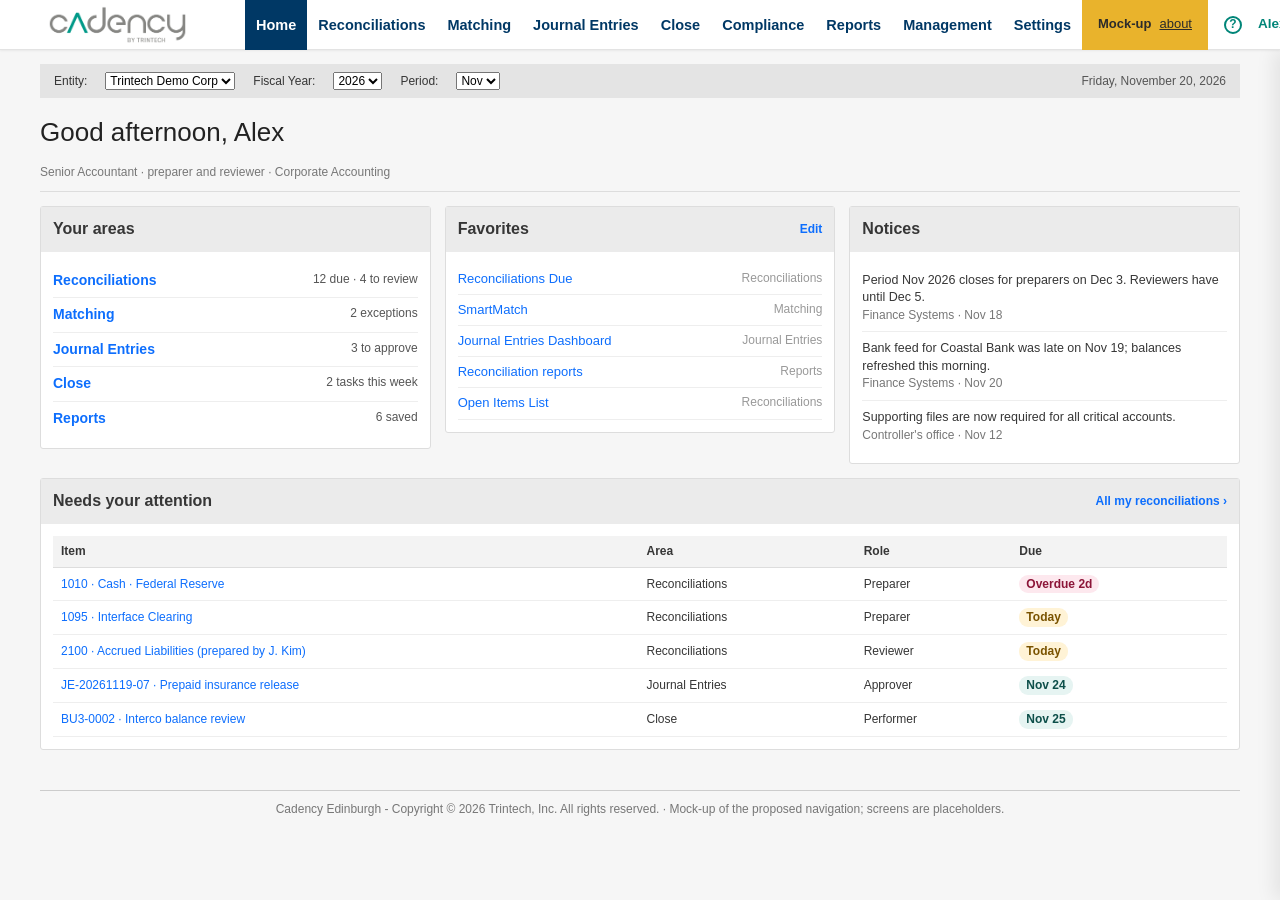
==== mockup.html @ 60ca8808 "Add click-through mock-up in the current Cadency look; link it from the pitch Co-Authored-By: Claude" ====
<!doctype html>
<html lang="en">
<head>
<meta charset="utf-8">
<meta name="viewport" content="width=device-width,initial-scale=1">
<title>Cadency navigation mock-up</title>
<style>
/* Current Cadency look and feel, measured from UAT01 on Nov 20, 2026: white 50px top bar, bold navy tabs (#003865), active tab navy with white text,
   245px dark grey sidebar (#4B4F54) with a magenta toggle (#910048), Arial 12px, grey page background (#F6F6F6), white panels with grey headers. */
:root{--navy:#003865;--teal:#008578;--magenta:#910048;--side:#4b4f54;--side-hover:#3d4044;--bg:#f6f6f6;--panel-head:#ebebeb;--line:#dddddd;--ink:#363636;--ink2:#555;--link:#0d6efd;--blue:#1f7ae0;--amber:#e9b32c;--grey-txt:#777;
 --t1:#13766f;--t2:#3da89d;--t3:#7ad8cc;--t4:#b5f2ea;--t5:#eafefd;--tn:#d9d9d9;--tz:#fff}
*{box-sizing:border-box}
html,body{margin:0;height:100%;background:var(--bg);color:var(--ink);font:12px/1.4 Arial,"Helvetica Neue",Helvetica,sans-serif}
a{color:var(--link);text-decoration:none}a:hover{text-decoration:underline}
#top{position:fixed;top:0;left:0;right:0;height:50px;background:#fff;border-bottom:1px solid #e3e3e3;display:flex;align-items:stretch;z-index:20;box-shadow:0 1px 2px rgba(0,0,0,.06)}
#top .logo{flex:0 0 245px;display:flex;align-items:center;padding-left:48px}
#top .logo img{height:38px}
#tabs{display:flex;align-items:stretch;list-style:none;margin:0;padding:0}
#tabs li a{display:flex;align-items:center;height:50px;padding:0 11px;font-weight:700;font-size:14.5px;color:var(--navy);white-space:nowrap}
#tabs li a:hover{text-decoration:none;background:#f1f4f8}
#tabs li.on a{background:var(--navy);color:#fff}
#tabs li.sep{width:1px;background:#e3e3e3;margin:10px 4px}
#top .right{margin-left:auto;display:flex;align-items:center;gap:16px;padding-right:24px;flex:0 0 auto}
#top .mock{background:var(--amber);color:#2b2b2b;font-weight:700;font-size:13px;padding:0 16px;height:50px;display:flex;align-items:center;white-space:nowrap;cursor:pointer}#top .mock span{font-weight:400;margin-left:8px;text-decoration:underline}
#top .help{width:18px;height:18px;border-radius:50%;border:2px solid var(--teal);color:var(--teal);font-weight:700;display:flex;align-items:center;justify-content:center;cursor:pointer;font-size:12px}
#top .user{color:var(--teal);font-weight:700;font-size:13.5px;cursor:pointer;position:relative;white-space:nowrap}
#top .user .menu{display:none;position:absolute;right:0;top:34px;background:#fff;border:1px solid var(--line);box-shadow:0 4px 12px rgba(0,0,0,.12);min-width:170px;padding:6px 0}
#top .user.open .menu{display:block}
#top .user .menu a{display:block;padding:7px 14px;color:var(--ink);font-weight:400;font-size:13px}
#top .user .menu a:hover{background:#f1f4f8;text-decoration:none}
#side{position:fixed;top:50px;left:0;bottom:0;width:245px;background:var(--side);color:#fff;overflow:auto;z-index:10;transition:width .15s}
#side.closed{width:0}
#toggle{position:fixed;top:62px;left:245px;width:25px;height:48px;background:var(--magenta);color:#fff;display:flex;align-items:center;justify-content:center;cursor:pointer;z-index:11;font-size:14px;transition:left .15s}
#side.closed + #toggle{left:0}
#side .sec{padding:14px 20px 6px;font-weight:700;font-size:14px;text-transform:uppercase;letter-spacing:.2px}
#side .sec span{font-size:10px;margin-left:6px}#side .sec.g{font-size:14px;color:#fff;padding-top:16px}
#side a.it{display:flex;align-items:center;justify-content:space-between;gap:8px;color:#fff;font-size:14px;min-height:30px;padding:5px 16px 5px 35px;line-height:1.3}#side a.it .lab{min-width:0}
#side a.it:hover{background:var(--side-hover);text-decoration:none}
#side a.it.on{background:var(--side-hover)}
#side a.it.l4{padding-left:52px;font-size:13px;color:#e4e4e4}
#side a.it .chev{font-size:11px;opacity:.8}
#side .foot{display:none}
#main{margin-left:245px;padding:64px 40px 40px 44px;min-height:100vh;transition:margin .15s}
#side.closed ~ #main{margin-left:0}
h1.pt{font-size:26px;font-weight:400;margin:0 0 14px;color:#222;padding-bottom:10px;border-bottom:1px solid #ddd}
.dateline{position:absolute;right:40px;top:58px;font-size:12px;color:#555}
body.nosb #side,body.nosb #toggle{display:none}body.nosb #main{margin-left:0;padding-left:40px}
.sub{color:var(--grey-txt);font-size:12px;margin-bottom:14px;display:flex;gap:10px;align-items:center;flex-wrap:wrap}
.crumb a{color:var(--link)}
.entitybar{background:#e4e4e4;padding:8px 14px;margin:0 0 16px;display:flex;gap:18px;align-items:center;font-size:12px}
.entitybar select{font:inherit;font-size:12px}
.grid{display:grid;gap:14px;align-items:start}.g2{grid-template-columns:1fr 1fr}.g3{grid-template-columns:1fr 1fr 1fr}.g4{grid-template-columns:repeat(4,1fr)}
.panel{background:#fff;border:1px solid var(--line)}
.panel{border-radius:3px}.panel .ph{background:var(--panel-head);padding:11px 12px;font-weight:700;font-size:16px;display:flex;justify-content:space-between;align-items:center;min-height:44px}.panel .ph a.t{color:var(--ink);font-size:16px}.panel .ph a.t:hover{color:var(--link)}
.panel .ph a{font-size:12px;font-weight:700}
.panel .pb{padding:12px}
.panel .pb p{margin:0 0 8px}
.ph .q{display:inline-block;width:14px;height:14px;border-radius:50%;background:#555;color:#fff;font-size:10px;text-align:center;line-height:14px;margin-left:6px;font-weight:700}
.list a{display:block;padding:6px 0;font-size:14px;font-weight:700}
.list a:last-child{border-bottom:0}
.tier{display:inline-block;padding:2px 8px;border-radius:3px;font-size:12px;font-weight:700;border:1px solid #999;color:#222;margin-left:6px;vertical-align:middle}
.dot{display:inline-block;width:11px;height:11px;border-radius:2px;border:1px solid #888;margin-left:7px;vertical-align:-1px}.dot.t1{background:var(--t1)}.dot.t2{background:var(--t2)}.dot.t3{background:var(--t3)}.dot.t4{background:var(--t4)}.dot.t5{background:var(--t5)}.dot.tn{background:var(--tn)}.dot.tz{background:#fff}
.tier.t1{background:var(--t1);color:#fff;border-color:var(--t1)}.tier.t2{background:var(--t2);color:#fff;border-color:var(--t2)}.tier.t3{background:var(--t3)}.tier.t4{background:var(--t4)}.tier.t5{background:var(--t5)}.tier.tn{background:var(--tn)}.tier.tz{background:#fff}
.src{color:var(--grey-txt);font-size:12px}
.src b{color:var(--ink2);font-weight:700}
.src code{font:inherit;background:#f1f1f1;padding:1px 5px;border-radius:2px}
.ghost{height:110px;border:1px dashed #cfcfcf;background:repeating-linear-gradient(135deg,#fafafa,#fafafa 8px,#f2f2f2 8px,#f2f2f2 16px);display:flex;align-items:center;justify-content:center;color:#999;font-size:12px;margin-top:10px}
.ghost.tall{height:220px}
.btn{display:inline-block;padding:6px 12px;border:1px solid #bbb;background:#fff;border-radius:3px;font-size:12px;font-weight:700;color:#333;cursor:pointer}
.btn.p{background:#fff;border-color:#2a84d9;color:#2a84d9}
.kpi{display:flex;gap:14px}
.kpi .k{flex:1;background:#fff;border:1px solid var(--line);padding:12px}
.kpi .k .n{font-size:30px;color:var(--teal);font-weight:400;line-height:1}
.kpi .k .l{font-size:12px;color:var(--ink2);margin-top:6px}
.kpi .k a{display:block;margin-top:8px;font-weight:700;font-size:12px}
table.t{width:100%;border-collapse:collapse;font-size:12px}
table.t th{text-align:left;background:#f3f3f3;border-bottom:1px solid var(--line);padding:7px 8px;font-weight:700}
table.t td{padding:7px 8px;border-bottom:1px solid #eee}
.pill{display:inline-block;padding:1px 7px;border-radius:9px;font-size:12px;font-weight:700}
.pill.due{background:#fde8ee;color:#8c1538}.pill.today{background:#fff3d6;color:#7a5300}.pill.wk{background:#e6f4f2;color:#0d4f4a}
.notice{padding:8px 0;border-bottom:1px solid #eee;font-size:12.5px}.notice:last-child{border-bottom:0}
.notice .d{color:var(--grey-txt);font-size:12px}
.fav a{display:flex;justify-content:space-between;padding:6px 0;border-bottom:1px solid #eee;font-size:13px}.fav a span{color:#999;font-size:12px}
#helpdrawer{position:fixed;top:50px;right:-380px;width:380px;bottom:0;background:#fff;border-left:1px solid var(--line);box-shadow:-6px 0 18px rgba(0,0,0,.08);z-index:15;transition:right .15s;display:flex;flex-direction:column}
#helpdrawer.open{right:0}
#helpdrawer .hh{padding:12px 16px;border-bottom:1px solid var(--line);display:flex;justify-content:space-between;align-items:center;font-weight:700;font-size:15px}
#helpdrawer .hb{padding:14px 16px;overflow:auto;font-size:13px}
#helpdrawer .hb .qq{display:block;padding:8px 10px;border:1px solid var(--line);border-radius:4px;margin-bottom:8px;color:var(--ink)}
#helpdrawer .hb .qq:hover{background:#f6f9fc;text-decoration:none}
#helpdrawer .hb input{width:100%;padding:8px 10px;border:1px solid #bbb;border-radius:3px;font:inherit;margin-bottom:12px}
.footer{margin-top:40px;border-top:1px solid #ccc;padding-top:10px;color:#777;font-size:12px;text-align:center}
.areas a{display:flex;justify-content:space-between;padding:7px 0;border-bottom:1px solid #eee;font-size:14px;font-weight:700}.areas a:last-child{border-bottom:0}.areas a span{font-weight:400;color:#555;font-size:12px}
@media (max-width:900px){#side{display:none}#main{margin-left:0;padding:60px 14px 30px}#top .logo{width:auto;padding-left:12px}#tabs li a{padding:0 7px;font-size:12px}.g2,.g3,.g4{grid-template-columns:1fr}.kpi{flex-wrap:wrap}}
</style>
</head>
<body>
<div id="top">
  <div class="logo"><img src="[data-uri]" alt="Cadency by Trintech"></div>
  <ul id="tabs"></ul>
  <div class="right">
    <div class="mock" id="about">Mock-up <span>about</span></div>
    <div class="help" id="helpbtn" title="Help">?</div>
    <div class="user" id="user">Alex Morgan ▾<div class="menu" id="usermenu"></div></div>
  </div>
</div>
<div id="side"></div>
<div id="toggle" title="Hide or show the menu">≡</div>
<div id="main"></div>
<div id="helpdrawer"><div class="hh"><span>Help</span><a href="#" id="helpclose" style="font-weight:400">Close</a></div><div class="hb" id="helpbody"></div></div>
<script>
const TREE = {"name": "Cadency", "tier": "n", "src": [], "kids": [{"name": "Home", "tier": "n", "src": [], "kids": [{"name": "Cadency landing / R2R Console", "tier": "1", "src": ["Global shell › Cadency landing / R2R Console"], "kids": []}, {"name": "Home (configurable)", "tier": "1", "src": ["Close › Home › Home › Home (configurable)"], "kids": []}]}, {"name": "Reconciliations", "tier": "n", "src": [], "kids": [{"name": "Dashboard", "tier": "n", "src": [], "kids": [{"name": "Reconciliations Dashboard", "tier": "1", "src": ["Certification › Reconciliations › Reconciliations Dashboard"], "kids": []}]}, {"name": "My reconciliations", "tier": "n", "src": [], "kids": [{"name": "Approvals Due", "tier": "1", "src": ["Certification › Reconciliations › Reconciliations › Approve › Approvals Due"], "kids": []}, {"name": "Completed Reconciliations", "tier": "1", "src": ["Certification › Reconciliations › Reconciliations › Preparation › Completed Reconciliations"], "kids": []}, {"name": "Completed Review", "tier": "1", "src": ["Certification › Reconciliations › Reconciliations › Review › Completed Review"], "kids": []}, {"name": "Decertified Reconciliations", "tier": "1", "src": ["Certification › Reconciliations › Reconciliations › Review › Decertified Reconciliations", "Certification › Reconciliations › Reconciliations › Approve › Decertified Reconciliations"], "kids": []}, {"name": "Reconciliation List", "tier": "1", "src": ["Certification › Management › Analysis › Account Metrics › Reconciliation List"], "kids": []}, {"name": "Reconciliations Due", "tier": "1", "src": ["Certification › Reconciliations › Reconciliations › Preparation › Reconciliations Due"], "kids": []}, {"name": "Reconciliations Pending Modification", "tier": "1", "src": ["Certification › Reconciliations › Reconciliations › Preparation › Reconciliations Pending Modification"], "kids": []}, {"name": "Reviews Due", "tier": "1", "src": ["Certification › Reconciliations › Reconciliations › Review › Reviews Due"], "kids": []}, {"name": "Completed Approvals", "tier": "2", "src": ["Certification › Reconciliations › Reconciliations › Approve › Completed Approvals"], "kids": []}]}, {"name": "Reconciliation", "tier": "n", "src": [], "kids": [{"name": "Reconciliation Detail", "tier": "1", "src": ["Certification › Reconciliations › Reconciliations › Preparation › Reconciliation Detail", "Certification › Reconciliations › Reconciliations › Review › Reconciliation Detail", "Certification › Management › Analysis › Account Metrics › Reconciliation Detail"], "kids": []}]}, {"name": "Open items", "tier": "n", "src": [], "kids": [{"name": "Open Items List", "tier": "1", "src": ["Certification › Reconciliations › Reconciliations › Preparation › Open Items List", "Certification › Management › Analysis › Account Metrics › Open Items List"], "kids": []}]}, {"name": "Bulk reconciliations", "tier": "n", "src": [], "kids": [{"name": "Bulk Reconciliations", "tier": "1", "src": ["Certification › Reconciliations › Reconciliations › Preparation › Bulk Reconciliations"], "kids": []}]}, {"name": "QA review", "tier": "n", "src": [], "kids": [{"name": "Perform QA Reviews", "tier": "1", "src": ["Certification › QA › Perform QA Reviews"], "kids": []}, {"name": "QA Dashboard", "tier": "1", "src": ["Certification › QA › QA Dashboard"], "kids": []}, {"name": "View Completed QA Reviews", "tier": "n", "src": ["Certification › QA › View Completed QA Reviews"], "kids": []}]}, {"name": "My accounts", "tier": "n", "src": [], "kids": [{"name": "View Your Accounts", "tier": "1", "src": ["Certification › Reconciliations › Administration › Reconciliations › View Your Accounts"], "kids": []}, {"name": "Change request history", "tier": "2", "src": ["Certification › Reconciliations › Administration › Change request history"], "kids": []}]}]}, {"name": "Matching", "tier": "n", "src": [], "kids": [{"name": "Dashboard", "tier": "n", "src": [], "kids": [{"name": "Dashboard", "tier": "2", "src": ["Match › Dashboard"], "kids": []}]}, {"name": "Transactions", "tier": "n", "src": [], "kids": [{"name": "Search", "tier": "1", "src": ["Match › Transactions › Search"], "kids": []}, {"name": "SmartMatch", "tier": "1", "src": ["Match › Transactions › SmartMatch"], "kids": []}, {"name": "Exceptions", "tier": "2", "src": ["Match › Transactions › Exceptions"], "kids": []}]}, {"name": "Import control", "tier": "n", "src": [], "kids": [{"name": "Balance Control", "tier": "2", "src": ["Match › Manage › Balance Control"], "kids": []}, {"name": "Transaction Control", "tier": "2", "src": ["Match › Manage › Transaction Control"], "kids": []}]}, {"name": "Jobs", "tier": "n", "src": [], "kids": [{"name": "Task History", "tier": "1", "src": ["Match › Tasks › Task History"], "kids": []}, {"name": "Recurring", "tier": "2", "src": ["Match › Tasks › Recurring"], "kids": []}, {"name": "Running", "tier": "2", "src": ["Match › Tasks › Running"], "kids": []}]}, {"name": "Daily reconciliations", "tier": "n", "src": [], "kids": [{"name": "Daily Reconciliations", "tier": "3", "src": ["Match › Daily Reconciliations"], "kids": []}]}]}, {"name": "Journal Entries", "tier": "n", "src": [], "kids": [{"name": "Dashboard", "tier": "n", "src": [], "kids": [{"name": "Journal Entries Dashboard", "tier": "1", "src": ["Certification › Journal Entries › Journal Entries Dashboard", "Certification › Management › Analysis › Journal Entry Metrics › Journal Entries Dashboard"], "kids": []}]}, {"name": "Journal entry", "tier": "n", "src": [], "kids": []}, {"name": "Recurring", "tier": "n", "src": [], "kids": [{"name": "Recurring Entries Dashboard", "tier": "1", "src": ["Certification › Management › Analysis › Journal Entry Metrics › Recurring Entries Dashboard"], "kids": []}, {"name": "Recurring Journal Entries", "tier": "1", "src": ["Certification › Journal Entries › Recurring Journal Entries"], "kids": []}]}, {"name": "Import history", "tier": "n", "src": [], "kids": [{"name": "Import History", "tier": "1", "src": ["Certification › Journal Entries › Journal Entries Dashboard › Import History"], "kids": []}]}, {"name": "ERP open items", "tier": "n", "src": [], "kids": [{"name": "ERP Open Item Management", "tier": "n", "src": ["Certification › Journal Entries › ERP Open Item Management"], "kids": []}]}]}, {"name": "Close", "tier": "n", "src": [], "kids": [{"name": "Close Home", "tier": "n", "src": [], "kids": [{"name": "Close Home", "tier": "1", "src": ["Close › Home › Home › Close Home"], "kids": []}]}, {"name": "Action plans", "tier": "n", "src": [], "kids": [{"name": "Action plan", "tier": "n", "src": [], "kids": []}, {"name": "Cancelled", "tier": "1", "src": ["Close › Home › Folders › Cancelled"], "kids": []}, {"name": "Closed", "tier": "1", "src": ["Close › Home › Folders › Closed"], "kids": []}, {"name": "Inbox", "tier": "1", "src": ["Close › Home › Folders › Inbox"], "kids": []}, {"name": "Outbox", "tier": "1", "src": ["Close › Home › Folders › Outbox"], "kids": []}, {"name": "Proxy", "tier": "1", "src": ["Close › Home › Folders › Proxy"], "kids": []}, {"name": "Reopen", "tier": "1", "src": ["Close › Home › Folders › Reopen"], "kids": []}, {"name": "Upcoming", "tier": "1", "src": ["Close › Home › Folders › Upcoming"], "kids": []}]}, {"name": "Queues", "tier": "n", "src": [], "kids": [{"name": "Queues", "tier": "n", "src": ["Close › Home › Queues"], "kids": []}]}, {"name": "Results", "tier": "n", "src": [], "kids": [{"name": "Results", "tier": "1", "src": ["Close › Close › Results"], "kids": []}]}]}, {"name": "Compliance", "tier": "n", "src": [], "kids": [{"name": "Controls", "tier": "n", "src": [], "kids": [{"name": "Control Hierarchy Tree", "tier": "n", "src": ["Compliance › Control Hierarchy Tree"], "kids": []}]}, {"name": "Results", "tier": "n", "src": [], "kids": [{"name": "Control results", "tier": "n", "src": [], "kids": [{"name": "Control Evaluations", "tier": "n", "src": ["Compliance › Results › Control Evaluations"], "kids": []}, {"name": "Control Tests", "tier": "n", "src": ["Compliance › Results › Control Tests"], "kids": []}, {"name": "Related Controls", "tier": "n", "src": ["Compliance › Results › Summary Tests › Related Controls"], "kids": []}, {"name": "View (Tasks)", "tier": "n", "src": ["Compliance › Results › Control › View (Tasks)"], "kids": []}]}, {"name": "Assessments & issues", "tier": "n", "src": [], "kids": [{"name": "302 Certification", "tier": "n", "src": ["Compliance › Results › 302 Certification"], "kids": []}, {"name": "Code of Conduct", "tier": "n", "src": ["Compliance › Results › Code of Conduct"], "kids": []}, {"name": "Exception", "tier": "n", "src": ["Compliance › Results › Exception"], "kids": []}, {"name": "Issue", "tier": "n", "src": ["Compliance › Results › Issue"], "kids": []}, {"name": "Management Sub-certification", "tier": "n", "src": ["Compliance › Results › Management Sub-certification"], "kids": []}, {"name": "Remediation", "tier": "n", "src": ["Compliance › Results › Remediation"], "kids": []}, {"name": "Risk Assessment", "tier": "n", "src": ["Compliance › Results › Risk Assessments › Risk Assessment"], "kids": []}]}]}, {"name": "Surveys", "tier": "n", "src": [], "kids": [{"name": "Risk Assessment Deployment Details", "tier": "n", "src": ["Compliance › Surveys › Deployment › Risk Assessment Deployment Details"], "kids": []}, {"name": "Risk Assessments", "tier": "n", "src": ["Compliance › Surveys › Risk Assessments"], "kids": []}, {"name": "Risk Assessments Results For Deployment", "tier": "n", "src": ["Compliance › Surveys › Deployment › Risk Assessments Results For Deployment"], "kids": []}]}, {"name": "Scoping", "tier": "n", "src": [], "kids": [{"name": "Scoping Profile", "tier": "n", "src": ["Compliance › Scoping › Scoping Profile"], "kids": []}, {"name": "Scoping Rule", "tier": "n", "src": ["Compliance › Scoping › Scoping Rule"], "kids": []}]}, {"name": "Code of conduct", "tier": "n", "src": [], "kids": [{"name": "Code of Conduct", "tier": "2", "src": ["Compliance › Code of Conduct"], "kids": []}]}]}, {"name": "Reports", "tier": "n", "src": [], "kids": [{"name": "All reports", "tier": "n", "src": [], "kids": [{"name": "REPORTS (new tab)", "tier": "n", "src": ["Global shell › User menu › Admin › REPORTS (new tab)"], "kids": []}]}, {"name": "Reconciliations", "tier": "n", "src": [], "kids": [{"name": "QA reports", "tier": "n", "src": ["Certification › QA › QA reports"], "kids": []}, {"name": "Reconciliation reports", "tier": "n", "src": ["Certification › Reconciliations › Reconciliation reports"], "kids": []}, {"name": "Reporting (Analysis)", "tier": "n", "src": ["Certification › Management › Analysis › Reporting (Analysis)"], "kids": []}]}, {"name": "Journal Entries", "tier": "n", "src": [], "kids": [{"name": "JE reports", "tier": "n", "src": ["Certification › Journal Entries › JE reports"], "kids": []}]}, {"name": "Matching", "tier": "n", "src": [], "kids": [{"name": "Legacy reports", "tier": "2", "src": ["Match › Reports › Legacy reports"], "kids": []}, {"name": "Standard reports (Reports screen)", "tier": "n", "src": ["Match › Reports › Standard reports (Reports screen)"], "kids": []}]}, {"name": "Close", "tier": "n", "src": [], "kids": [{"name": "Close reports", "tier": "n", "src": ["Close › Close reports"], "kids": []}]}, {"name": "Binders", "tier": "n", "src": [], "kids": [{"name": "Binder Configuration", "tier": "n", "src": ["Certification › Management › Configuration › Binder Configuration"], "kids": []}, {"name": "Binders", "tier": "n", "src": ["Close › Close › Periods › Open period › Binders"], "kids": []}, {"name": "Close binders", "tier": "n", "src": ["Close › Close › Setup › Close binders"], "kids": []}, {"name": "Compliance Binder", "tier": "n", "src": ["Compliance › Setup › Compliance Binder"], "kids": []}, {"name": "JE Binders", "tier": "n", "src": ["Certification › Management › JE Configuration › JE Binders"], "kids": []}]}]}, {"name": "Management", "tier": "n", "src": [], "kids": [{"name": "Oversight", "tier": "n", "src": [], "kids": [{"name": "Close status", "tier": "n", "src": [], "kids": [{"name": "Close Task", "tier": "n", "src": ["Close › Close › Consoles › Tasklists › Close Task"], "kids": []}, {"name": "Close Task Status", "tier": "n", "src": ["Close › Close › Consoles › Close Task Status"], "kids": []}, {"name": "Dependencies", "tier": "n", "src": ["Close › Close › Consoles › Dependencies"], "kids": []}]}, {"name": "Jobs and queues", "tier": "n", "src": [], "kids": [{"name": "Process Queue", "tier": "1", "src": ["Certification › Reconciliations › Administration › Process Queue"], "kids": []}]}, {"name": "Reconciliation status", "tier": "n", "src": [], "kids": [{"name": "Delinquent Reviews", "tier": "1", "src": ["Certification › Management › Analysis › Account Metrics › Delinquent Reviews"], "kids": []}, {"name": "Management Dashboard", "tier": "1", "src": ["Certification › Management › Management Dashboard"], "kids": []}, {"name": "Reconciliation Status Dashboard", "tier": "1", "src": ["Certification › Management › Analysis › Account Metrics › Reconciliation Status Dashboard"], "kids": []}, {"name": "Delinquent Approvals", "tier": "2", "src": ["Certification › Management › Analysis › Account Metrics › Delinquent Approvals"], "kids": []}, {"name": "Delinquent Reconciliations", "tier": "n", "src": ["Certification › Management › Analysis › Account Metrics › Delinquent Reconciliations"], "kids": []}]}, {"name": "Journal entry status", "tier": "n", "src": [], "kids": [{"name": "Document Number Dashboard", "tier": "n", "src": ["Certification › Management › Analysis › Journal Entry Metrics › Document Number Dashboard"], "kids": []}, {"name": "ERP Open Item Document", "tier": "n", "src": ["Certification › Management › Analysis › Journal Entry Metrics › ERP Open Item Management Dashboard › ERP Open Item Document"], "kids": []}]}]}, {"name": "Accounts & structure", "tier": "n", "src": [], "kids": [{"name": "Entities and tasks", "tier": "n", "src": [], "kids": [{"name": "Close Hierarchy", "tier": "1", "src": ["Close › Close › Close Hierarchy"], "kids": []}, {"name": "Task manager", "tier": "n", "src": ["Close › Close › Setup › Task manager"], "kids": []}]}, {"name": "Accounts", "tier": "n", "src": [], "kids": [{"name": "Accounts List", "tier": "1", "src": ["Certification › Management › Maintenance › Account Maintenance › Accounts List"], "kids": []}, {"name": "Bulk Account Maintenance", "tier": "1", "src": ["Certification › Management › Maintenance › Account Maintenance › Bulk Account Maintenance"], "kids": []}, {"name": "View Unassigned Accounts", "tier": "1", "src": ["Certification › Management › Maintenance › Account Maintenance › View Unassigned Accounts"], "kids": []}, {"name": "Decertification Requests", "tier": "2", "src": ["Certification › Management › Maintenance › Account Maintenance › Decertification Requests"], "kids": []}, {"name": "User Change Requests", "tier": "2", "src": ["Certification › Management › Maintenance › Account Maintenance › User Change Requests"], "kids": []}, {"name": "Inactive Accounts With A Balance", "tier": "n", "src": ["Certification › Management › Maintenance › Account Maintenance › Inactive Accounts With A Balance"], "kids": []}, {"name": "Role Assignments", "tier": "n", "src": ["Certification › Management › Maintenance › Account Maintenance › Role Assignments"], "kids": []}]}, {"name": "Account manager", "tier": "3", "src": ["Match › Audits (Admin in the feature list) › Account manager"], "kids": []}]}, {"name": "Periods", "tier": "n", "src": [], "kids": [{"name": "Active Periods", "tier": "2", "src": ["Certification › Management › JE Configuration › Active Periods"], "kids": []}, {"name": "Periods", "tier": "2", "src": ["Close › Close › Periods"], "kids": []}]}, {"name": "Team", "tier": "n", "src": [], "kids": [{"name": "Proxies", "tier": "n", "src": [], "kids": [{"name": "Proxy Administration", "tier": "3", "src": ["Close › Configuration › User Management › Proxy Administration"], "kids": []}, {"name": "Proxy Manager", "tier": "n", "src": ["Close › Home › Proxy Manager"], "kids": []}]}, {"name": "Notify users", "tier": "n", "src": [], "kids": [{"name": "Email Users", "tier": "n", "src": ["Certification › Management › Maintenance › User Maintenance › Email Users"], "kids": []}]}, {"name": "Notices and documents", "tier": "n", "src": [], "kids": [{"name": "Application News", "tier": "3", "src": ["Certification › Management › Maintenance › News & Documentation › Application News"], "kids": []}, {"name": "Application documentation", "tier": "n", "src": ["Certification › Management › Maintenance › News & Documentation › Application documentation"], "kids": []}]}]}]}, {"name": "Settings", "tier": "n", "src": [], "kids": [{"name": "Users & access", "tier": "n", "src": [], "kids": [{"name": "Users", "tier": "n", "src": [], "kids": [{"name": "Users", "tier": "1", "src": ["Global shell › User menu › Admin › User management › Users"], "kids": []}, {"name": "User List", "tier": "2", "src": ["Certification › Management › Maintenance › User Maintenance › User List"], "kids": []}, {"name": "Unattached contacts", "tier": "4", "src": ["Match › Audits (Admin in the feature list) › Unattached contacts"], "kids": []}, {"name": "People", "tier": "n", "src": ["Close › Configuration › User Management › People"], "kids": []}]}, {"name": "Groups", "tier": "n", "src": [], "kids": [{"name": "User Groups", "tier": "2", "src": ["Certification › Management › Maintenance › User Maintenance › User Groups"], "kids": []}, {"name": "Groups", "tier": "3", "src": ["Close › Configuration › User Management › Groups"], "kids": []}, {"name": "User Folders", "tier": "3", "src": ["Close › Configuration › User Management › User Folders"], "kids": []}, {"name": "User group manager", "tier": "4", "src": ["Match › Security › User group manager"], "kids": []}]}, {"name": "Profiles", "tier": "n", "src": [], "kids": [{"name": "Data Profiles", "tier": "3", "src": ["Certification › Management › JE Configuration › Data Profiles"], "kids": []}, {"name": "Preview Profile Accounts", "tier": "3", "src": ["Certification › Management › System Management › Security › Preview Profile Accounts"], "kids": []}, {"name": "Profile Groups: Add", "tier": "3", "src": ["Certification › Management › System Management › Security › Profile Groups: Add"], "kids": []}, {"name": "Profile Groups: View", "tier": "3", "src": ["Certification › Management › System Management › Security › Profile Groups: View"], "kids": []}, {"name": "Profile: Add", "tier": "3", "src": ["Certification › Management › System Management › Security › Profile: Add"], "kids": []}, {"name": "Profile: View", "tier": "3", "src": ["Certification › Management › System Management › Security › Profile: View"], "kids": []}, {"name": "Security profiles", "tier": "3", "src": ["Match › Security › Security profiles"], "kids": []}]}, {"name": "Permissions & roles", "tier": "n", "src": [], "kids": [{"name": "Permissions", "tier": "2", "src": ["Global shell › User menu › Admin › User management › Permissions", "Close › Configuration › User Management › Permissions", "Compliance › Setup › Permissions"], "kids": []}, {"name": "Roles: Rights", "tier": "2", "src": ["Certification › Management › System Management › Security › Roles: Rights"], "kids": []}, {"name": "Roles: Maintain", "tier": "3", "src": ["Certification › Management › System Management › Security › Roles: Maintain"], "kids": []}, {"name": "Close administrators", "tier": "n", "src": ["Close › Close › Setup › Administrators › Close administrators"], "kids": []}, {"name": "Global Lock Down", "tier": "n", "src": ["Certification › Management › System Management › Global Lock Down"], "kids": []}, {"name": "SSO Configuration", "tier": "n", "src": ["Global shell › User menu › Admin › SSO Configuration"], "kids": []}, {"name": "Template Access Control", "tier": "n", "src": ["Certification › Management › JE Configuration › Template Access Control"], "kids": []}, {"name": "User permissions", "tier": "n", "src": ["Match › Security › User permissions"], "kids": []}]}]}, {"name": "Organization", "tier": "n", "src": [], "kids": [{"name": "Operational structure manager", "tier": "2", "src": ["Match › Configuration › Operational structure manager"], "kids": []}, {"name": "Location manager", "tier": "3", "src": ["Match › Configuration › Location manager"], "kids": []}, {"name": "Sector manager", "tier": "3", "src": ["Match › Security › Sector manager"], "kids": []}, {"name": "Business Units", "tier": "n", "src": ["Compliance › Setup › Business Units"], "kids": []}, {"name": "Organizational Configuration Data", "tier": "n", "src": ["Certification › Management › Configuration › Organizational Configuration Data"], "kids": []}]}, {"name": "Calendars & periods", "tier": "n", "src": [], "kids": [{"name": "Calendars", "tier": "3", "src": ["Match › Audits (Admin in the feature list) › Calendars"], "kids": []}, {"name": "Scheduling Configuration Data", "tier": "3", "src": ["Certification › Management › Configuration › Scheduling Configuration Data"], "kids": []}, {"name": "Close days", "tier": "4", "src": ["Close › Close › Setup › Close days"], "kids": []}, {"name": "Fiscal Years", "tier": "n", "src": ["Close › Configuration › Calendar › Fiscal Years"], "kids": []}, {"name": "Frequencies", "tier": "n", "src": ["Close › Configuration › Calendar › Frequencies"], "kids": []}]}, {"name": "Module configuration", "tier": "n", "src": [], "kids": [{"name": "Reconciliations", "tier": "n", "src": [], "kids": [{"name": "Templates & results", "tier": "n", "src": [], "kids": [{"name": "Reconciliation Templates", "tier": "2", "src": ["Certification › Management › Configuration › Template Configuration › Reconciliation Templates"], "kids": []}, {"name": "Classifications", "tier": "4", "src": ["Certification › Management › Configuration › Template Configuration › Classifications"], "kids": []}, {"name": "Account Configuration Data", "tier": "n", "src": ["Certification › Management › Configuration › Account Configuration Data"], "kids": []}, {"name": "FX Conversion Configuration", "tier": "n", "src": ["Certification › Management › Configuration › FX Conversion Configuration"], "kids": []}, {"name": "Quality Assurance", "tier": "n", "src": ["Certification › Management › Configuration › Quality Assurance"], "kids": []}, {"name": "Reconciliation Results", "tier": "n", "src": ["Certification › Management › Configuration › Reconciliation Results"], "kids": []}]}, {"name": "Automation", "tier": "n", "src": [], "kids": [{"name": "Delete Pending Reconciliations", "tier": "2", "src": ["Certification › Management › System Management › Reconciliations › Delete Pending Reconciliations"], "kids": []}, {"name": "Dynamic Account Maintenance", "tier": "2", "src": ["Certification › Management › Maintenance › Account Maintenance › Dynamic Account Maintenance"], "kids": []}, {"name": "Auto/Bulk Reconciliation", "tier": "3", "src": ["Certification › Management › System Management › Reconciliations › Auto/Bulk Reconciliation"], "kids": []}, {"name": "Delete Staging Table Data", "tier": "n", "src": ["Certification › Management › System Management › Reconciliations › Delete Staging Table Data"], "kids": []}]}]}, {"name": "Journal Entries", "tier": "n", "src": [], "kids": [{"name": "Field Definitions", "tier": "2", "src": ["Certification › Management › JE Configuration › Field Definitions"], "kids": []}, {"name": "JE Templates", "tier": "2", "src": ["Certification › Management › JE Configuration › JE Templates"], "kids": []}, {"name": "Approver Routing", "tier": "3", "src": ["Certification › Management › JE Configuration › Approver Routing"], "kids": []}, {"name": "Approver Routing Tables", "tier": "3", "src": ["Certification › Management › JE Configuration › Approver Routing Tables"], "kids": []}, {"name": "Pick Lists", "tier": "3", "src": ["Certification › Management › JE Configuration › Pick Lists"], "kids": []}, {"name": "Impact Indicators", "tier": "n", "src": ["Certification › Management › JE Configuration › Impact Indicators"], "kids": []}, {"name": "Pick List Template Mapping", "tier": "n", "src": ["Certification › Management › JE Configuration › Pick List Template Mapping"], "kids": []}]}, {"name": "Matching", "tier": "n", "src": [], "kids": [{"name": "Audits (Admin in the feature list)", "tier": "2", "src": ["Match › Audits (Admin in the feature list)"], "kids": []}, {"name": "Match rules and sets", "tier": "2", "src": ["Match › Configuration › Match rules and sets"], "kids": []}, {"name": "Transaction criteria", "tier": "2", "src": ["Match › Configuration › Transaction criteria"], "kids": []}, {"name": "Amortization/depreciation", "tier": "3", "src": ["Match › Configuration › Amortization/depreciation"], "kids": []}, {"name": "General system parameters", "tier": "3", "src": ["Match › Configuration › General system parameters"], "kids": []}, {"name": "Reference definitions", "tier": "3", "src": ["Match › Configuration › Reference definitions"], "kids": []}, {"name": "SmartResolve procedures", "tier": "3", "src": ["Match › Configuration › SmartResolve procedures"], "kids": []}]}, {"name": "Close", "tier": "n", "src": [], "kids": [{"name": "Profiles", "tier": "3", "src": ["Close › Close › Setup › Profiles"], "kids": []}, {"name": "Close consoles", "tier": "4", "src": ["Close › Close › Setup › Close consoles"], "kids": []}, {"name": "List of values", "tier": "n", "src": ["Close › Close › Setup › List of values", "Close › Configuration › System › List of values"], "kids": []}, {"name": "Properties", "tier": "n", "src": ["Close › Configuration › Action Plan › Properties"], "kids": []}, {"name": "References", "tier": "n", "src": ["Close › Close › Setup › References"], "kids": []}, {"name": "Search", "tier": "n", "src": ["Close › Configuration › Action Plan › Search"], "kids": []}, {"name": "Task reporting fields", "tier": "n", "src": ["Close › Close › Setup › Task reporting fields"], "kids": []}, {"name": "User Defined Fields", "tier": "n", "src": ["Close › Configuration › System › User Defined Fields"], "kids": []}, {"name": "Accounts", "tier": "z", "src": ["Close › Close › Setup › Accounts"], "kids": []}]}, {"name": "Compliance", "tier": "n", "src": [], "kids": [{"name": "Hierarchy & controls", "tier": "n", "src": [], "kids": [{"name": "Action Plan Control Hierarchy", "tier": "n", "src": ["Compliance › Setup › Action Plan Control Hierarchy"], "kids": []}, {"name": "Assertion", "tier": "n", "src": ["Compliance › Setup › Assertions › Assertion"], "kids": []}, {"name": "COSO Principles", "tier": "n", "src": ["Compliance › Setup › COSO Principles"], "kids": []}, {"name": "Control Category", "tier": "n", "src": ["Compliance › Setup › Control Categories › Control Category"], "kids": []}, {"name": "Control Hierarchy Manager", "tier": "n", "src": ["Compliance › Setup › Control Hierarchy Manager"], "kids": []}, {"name": "Control Hierarchy Snapshot", "tier": "n", "src": ["Compliance › Setup › Control Hierarchy Snapshot"], "kids": []}]}, {"name": "Reference data", "tier": "n", "src": [], "kids": [{"name": "Account", "tier": "n", "src": ["Compliance › Setup › Accounts › Account"], "kids": []}, {"name": "Consoles", "tier": "n", "src": ["Compliance › Setup › Consoles"], "kids": []}, {"name": "Disclosure Committee", "tier": "n", "src": ["Compliance › Setup › Disclosure Committee"], "kids": []}, {"name": "List of Values", "tier": "n", "src": ["Compliance › Setup › List of Values"], "kids": []}, {"name": "Profile Detail", "tier": "n", "src": ["Compliance › Setup › Profiles › Profile Detail"], "kids": []}, {"name": "References", "tier": "n", "src": ["Compliance › Setup › References"], "kids": []}, {"name": "User Defined Fields", "tier": "n", "src": ["Compliance › Setup › User Defined Fields"], "kids": []}]}]}]}, {"name": "Data & integrations", "tier": "n", "src": [], "kids": [{"name": "Imports", "tier": "n", "src": [], "kids": [{"name": "Configure", "tier": "2", "src": ["Close › Close › Setup › Close Import Manager › Configure"], "kids": []}, {"name": "Configure Workbook", "tier": "2", "src": ["Close › Configuration › Import Manager › Configure Workbook"], "kids": []}, {"name": "Import", "tier": "3", "src": ["Close › Close › Setup › Close Import Manager › Import"], "kids": []}, {"name": "Import Data", "tier": "3", "src": ["Close › Configuration › Import Manager › Import Data"], "kids": []}, {"name": "Import translations", "tier": "3", "src": ["Match › Audits (Admin in the feature list) › Import translations"], "kids": []}, {"name": "Import validations", "tier": "3", "src": ["Match › Audits (Admin in the feature list) › Import validations"], "kids": []}, {"name": "Upload and Verify Workbook", "tier": "3", "src": ["Close › Configuration › Import Manager › Upload and Verify Workbook"], "kids": []}, {"name": "Clear Import Manager Lock", "tier": "4", "src": ["Close › Configuration › Import Manager › Clear Import Manager Lock"], "kids": []}, {"name": "Duplicate checking definitions", "tier": "4", "src": ["Match › Audits (Admin in the feature list) › Duplicate checking definitions"], "kids": []}, {"name": "Batch import definitions", "tier": "n", "src": ["Match › Configuration › Batch import definitions"], "kids": []}]}, {"name": "ERP and GL", "tier": "n", "src": [], "kids": [{"name": "GL integration", "tier": "2", "src": ["Match › Configuration › GL integration"], "kids": []}, {"name": "Posting Destination", "tier": "3", "src": ["Certification › Management › Configuration › Posting Destination"], "kids": []}, {"name": "ERP Open Item Management", "tier": "n", "src": ["Certification › Management › JE Configuration › ERP Open Item Management"], "kids": []}]}, {"name": "Banks", "tier": "n", "src": [], "kids": [{"name": "BAI configuration", "tier": "3", "src": ["Match › Audits (Admin in the feature list) › BAI configuration"], "kids": []}, {"name": "Configuration", "tier": "4", "src": ["Match › Audits (Admin in the feature list) › ACH › Configuration"], "kids": []}, {"name": "History", "tier": "5", "src": ["Match › Audits (Admin in the feature list) › ACH › Records › History"], "kids": []}, {"name": "In Transit", "tier": "5", "src": ["Match › Audits (Admin in the feature list) › ACH › Records › In Transit"], "kids": []}]}, {"name": "Jobs", "tier": "n", "src": [], "kids": [{"name": "Scheduler", "tier": "5", "src": ["Match › Tasks › Scheduler"], "kids": []}, {"name": "Close Update Schedules", "tier": "n", "src": ["Certification › Management › System Management › Schedules › Close Update Schedules"], "kids": []}]}, {"name": "Data Mart", "tier": "n", "src": ["Close › Configuration › System › Data Mart"], "kids": []}]}, {"name": "System", "tier": "n", "src": [], "kids": [{"name": "Application", "tier": "n", "src": [], "kids": [{"name": "Application Settings", "tier": "3", "src": ["Certification › Management › Configuration › Application Configuration › Application Settings"], "kids": []}, {"name": "Application Text", "tier": "4", "src": ["Certification › Management › Configuration › Application Configuration › Application Text"], "kids": []}, {"name": "About", "tier": "n", "src": ["Certification › Management › System Management › About"], "kids": []}, {"name": "Application Configuration Data", "tier": "n", "src": ["Certification › Management › Configuration › Application Configuration Data"], "kids": []}, {"name": "Console panel display", "tier": "n", "src": ["Global shell › User menu › Admin › Console Configuration › Console panel display"], "kids": []}, {"name": "Masking definitions", "tier": "n", "src": ["Match › Audits (Admin in the feature list) › Masking definitions"], "kids": []}, {"name": "Properties", "tier": "n", "src": ["Close › Configuration › System › Properties"], "kids": []}, {"name": "System Configuration", "tier": "n", "src": ["Certification › Management › Configuration › System Configuration"], "kids": []}, {"name": "User Interface", "tier": "n", "src": ["Close › Configuration › System › User Interface"], "kids": []}]}, {"name": "Maintenance jobs", "tier": "n", "src": [], "kids": [{"name": "Cache", "tier": "n", "src": ["Close › Configuration › System › Cache"], "kids": []}, {"name": "Check System", "tier": "n", "src": ["Close › Configuration › System › Check System"], "kids": []}, {"name": "Data Purge", "tier": "n", "src": ["Close › Configuration › System › Data Purge"], "kids": []}, {"name": "Update FX Reconciliations", "tier": "n", "src": ["Certification › Management › System Management › Update FX Reconciliations"], "kids": []}, {"name": "Update High Low Balances", "tier": "n", "src": ["Certification › Management › System Management › Update High Low Balances"], "kids": []}, {"name": "View SQL Event Schedule (Jobs)", "tier": "n", "src": ["Certification › Management › System Management › Populate Reporting Tables › View SQL Event Schedule (Jobs)", "Certification › Management › System Management › Reset Next Account Dates › View SQL Event Schedule (Jobs)"], "kids": []}]}, {"name": "Notifications", "tier": "n", "src": [], "kids": [{"name": "Email template manager", "tier": "n", "src": ["Match › Audits (Admin in the feature list) › Email template manager"], "kids": []}, {"name": "Notifications Configuration", "tier": "n", "src": ["Certification › Management › Configuration › Notifications Configuration"], "kids": []}]}, {"name": "Archive", "tier": "n", "src": [], "kids": [{"name": "Transactions", "tier": "4", "src": ["Match › Archive › Transactions"], "kids": []}, {"name": "Amortization/depreciation", "tier": "5", "src": ["Match › Archive › Amortization/depreciation"], "kids": []}, {"name": "Daily reconciliations", "tier": "5", "src": ["Match › Archive › Daily reconciliations"], "kids": []}, {"name": "Group reconciliations", "tier": "5", "src": ["Match › Archive › Reconciliations › Group reconciliations"], "kids": []}, {"name": "Single reconciliations", "tier": "5", "src": ["Match › Archive › Reconciliations › Single reconciliations"], "kids": []}]}]}]}, {"name": "Help panel", "tier": "n", "src": [], "kids": [{"name": "Beacon", "tier": "n", "src": ["Global shell › Top tabs › Beacon"], "kids": []}, {"name": "Cadency Help", "tier": "n", "src": ["Global shell › Top tabs › Cadency Help"], "kids": []}]}, {"name": "User menu", "tier": "n", "src": [], "kids": [{"name": "Profile", "tier": "n", "src": [], "kids": [{"name": "User Account", "tier": "n", "src": ["Close › Home › User Account"], "kids": []}]}, {"name": "Preferences", "tier": "n", "src": [], "kids": [{"name": "Preferences", "tier": "2", "src": ["Match › Preferences"], "kids": []}]}, {"name": "Favorites", "tier": "n", "src": [], "kids": [{"name": "Bookmarks", "tier": "n", "src": ["Global shell › User menu › Bookmarks", "Close › Bookmarks"], "kids": []}]}, {"name": "Change Password", "tier": "n", "src": ["Global shell › User menu › Change Password"], "kids": []}, {"name": "Sign Out", "tier": "n", "src": ["Global shell › User menu › Sign Out"], "kids": []}]}]};
const TIER = {"1":"1,008–41,234 visitors","2":"273–1,007 visitors","3":"125–272 visitors","4":"42–124 visitors","5":"0–41 visitors","n":"no confident match","z":"zero page views","g":""};
const DATE = 'Friday, November 20, 2026 2:11 PM CST';
const AREAS = TREE.kids.filter(a => !['Help panel','User menu'].includes(a.name));
const USERMENU = TREE.kids.find(a => a.name === 'User menu');
const slug = s => s.toLowerCase().replace(/&/g,'and').replace(/[^a-z0-9]+/g,'-').replace(/^-|-$/g,'');
function find(path){ let n = TREE, out=[]; for (const p of path){ const k = (n.kids||[]).find(x => slug(x.name) === p); if(!k) break; n = k; out.push(k);} return out; }
function route(){ const h = location.hash.replace(/^#\/?/,''); return h ? h.split('/').filter(Boolean) : ['home']; }
function href(nodes){ return '#/' + nodes.map(n => slug(n.name)).join('/'); }
function tierBadge(t){ return t && t !== 'g' ? `<span class="tier t${t}" title="Unique visitors in 90 days (Pendo)">${TIER[t]}</span>` : ''; }
function tierDot(t){ return t && t !== 'g' ? `<span class="dot t${t}" title="${TIER[t]} in 90 days (Pendo)"></span>` : ''; }
function esc(s){ return s.replace(/&/g,'&amp;').replace(/</g,'&lt;'); }
const DISPLAY = {'REPORTS (new tab)':'Reports (opens in new tab)','Standard reports (Reports screen)':'Standard reports'};
const dn = n => DISPLAY[n.name] || n.name;
const srcText = s => esc(s.replace(/^Global shell › /, ''));

function renderTabs(areaSlug){
  document.getElementById('tabs').innerHTML = AREAS.map((a,i) => {
    return `<li class="${slug(a.name)===areaSlug?'on':''}"><a href="#/${slug(a.name)}">${a.name}</a></li>`;
  }).join('');
}
function renderSide(area, path){
  const side = document.getElementById('side'); if(!area){ side.innerHTML=''; return; }
  const cur = path.map(n=>slug(n.name)).join('/');
  let h = `<div class="sec">${area.name} <span>▾</span></div>`;
  document.body.classList.toggle('nosb', area.name === 'Home');
  if (area.name === 'Home') { side.innerHTML = ''; return; }
  const single = k => k.kids.length === 1 && !k.kids[0].kids.length;
  const eff = nodes => { const k = nodes[nodes.length-1]; return single(k) ? [...nodes, k.kids[0]] : nodes; };
  const item = (nodes, cls='') => { nodes = eff(nodes); const ks = nodes.map(n=>slug(n.name)).join('/'); const k = nodes[nodes.length-1]; const open = cur.startsWith(ks);
    return `<a class="it ${cls} ${cur===ks?'on':''}" href="${href(nodes)}"><span class="lab">${dn(k)}</span>${k.kids.length?'<span class="chev">'+(open?'▾':'›')+'</span>':''}</a>`; };
  let afterGroup = false;
  for (const g of area.kids) {
    const gp = [area,g];
    if (!g.kids.length || single(g)) { h += (afterGroup ? '<div style="height:12px"></div>' : '') + item(gp); afterGroup = false; continue; }
    h += `<div class="sec g">${g.name}</div>`;
    for (const k of g.kids) {
      const kp = [area,g,k]; h += item(kp);
      const ek = eff(kp); const last = ek[ek.length-1];
      if (last.kids.length && cur.startsWith(ek.map(n=>slug(n.name)).join('/'))) for (const l of last.kids) h += item([...ek, l], 'l4');
    }
    afterGroup = true;
  }
  side.innerHTML = h;
}
function srcLine(n, short){ if(!n.src||!n.src.length) return ''; if (short) { const more = n.src.length > 1 ? ` <span style="color:#999">and ${n.src.length-1} more place${n.src.length>2?'s':''}</span>` : ''; const t2 = n.tier && n.tier!=='g' ? ` <span style="color:#777">· Pendo: ${TIER[n.tier]}</span>` : ''; return `<div class="src" style="margin-top:4px"><b>In Cadency today:</b> ${srcText(n.src[0])}${more}${t2}</div>`; } const t = n.tier && n.tier!=='g' ? ` <span style="color:#777">· Pendo: ${TIER[n.tier]} in 90 days</span>` : ''; return `<div class="src"><b>In Cadency today:</b> ${n.src.map(s=>'<code>'+srcText(s)+'</code>').join(' <span style="color:#bbb">and</span> ')}${t}</div>`; }
function leafPanel(n, parents){
  return `<div class="panel"><div class="ph"><a class="t" href="${href([...parents,n])}">${n.name}</a></div><div class="pb">${srcLine(n, true)}<div class="ghost">${n.name} · today's screen, unchanged</div></div></div>`;
}
function groupPage(node, path){
  const title = node.name;
  let h = `<div class="dateline">${DATE}</div><h1 class="pt">${title}</h1>`;
  const single = k => k.kids.length === 1 && !k.kids[0].kids.length;
  const eff = nodes => { const k = nodes[nodes.length-1]; return single(k) ? [...nodes, k.kids[0]] : nodes; };
  h += `<div class="grid g3">`;
  for (const g of node.kids) {
    const gp = [...path, g];
    if (!g.kids.length || single(g)) { const ep = eff(gp); const leaf = ep[ep.length-1];
      h += `<div class="panel"><div class="ph"><a class="t" href="${href(ep)}">${dn(leaf)}</a></div><div class="pb">${srcLine(leaf, true)}</div></div>`; continue; }
    h += `<div class="panel"><div class="ph"><a class="t" href="${href(gp)}">${g.name}</a></div><div class="pb list">${g.kids.slice(0,12).map(k=>{const ep=eff([...gp,k]);return `<a href="${href(ep)}">${dn(ep[ep.length-1])}</a>`}).join('')}${g.kids.length>12?`<a href="${href(gp)}" style="color:#777">and ${g.kids.length-12} more…</a>`:''}</div></div>`;
  }
  h += `</div>`;
  return h;
}
function leafPage(node, path){
  return `<div class="dateline">${DATE}</div><h1 class="pt">${dn(node)}</h1><div class="sub">${srcLine(node)}</div>
  <div class="panel"><div class="ph"><span>${dn(node)}</span><span><span class="btn">Filters</span> <span class="btn p">Search</span></span></div><div class="pb"><div class="ghost tall">Today's ${node.name} screen, unchanged. Only its place in the menu moves.</div></div></div>`;
}
function homePage(){
  return `<div class="entitybar"><span>Entity:</span><select><option>Trintech Demo Corp</option></select><span>Fiscal Year:</span><select><option>2026</option></select><span>Period:</span><select><option>Nov</option></select><span style="margin-left:auto;color:#555">Friday, November 20, 2026</span></div>
  <h1 class="pt" style="border:0;margin-bottom:4px">Good afternoon, Alex</h1><div class="sub" style="border-bottom:1px solid #ddd;padding-bottom:10px">Senior Accountant · preparer and reviewer · Corporate Accounting</div>
  <div class="grid g3">
    <div class="panel"><div class="ph"><span>Your areas</span></div><div class="pb areas">
      <a href="#/reconciliations">Reconciliations <span>12 due · 4 to review</span></a><a href="#/matching">Matching <span>2 exceptions</span></a><a href="#/journal-entries">Journal Entries <span>3 to approve</span></a><a href="#/close">Close <span>2 tasks this week</span></a><a href="#/reports">Reports <span>6 saved</span></a>
    </div></div>
    <div class="panel"><div class="ph"><span>Favorites</span><a href="#/home">Edit</a></div><div class="pb fav">
      <a href="#/reconciliations/my-reconciliations/reconciliations-due">Reconciliations Due <span>Reconciliations</span></a>
      <a href="#/matching/transactions/smartmatch">SmartMatch <span>Matching</span></a>
      <a href="#/journal-entries/dashboard">Journal Entries Dashboard <span>Journal Entries</span></a>
      <a href="#/reports/reconciliations">Reconciliation reports <span>Reports</span></a>
      <a href="#/reconciliations/open-items/open-items-list">Open Items List <span>Reconciliations</span></a>
    </div></div>
    <div class="panel"><div class="ph"><span>Notices</span></div><div class="pb">
      <div class="notice">Period Nov 2026 closes for preparers on Dec 3. Reviewers have until Dec 5.<div class="d">Finance Systems · Nov 18</div></div>
      <div class="notice">Bank feed for Coastal Bank was late on Nov 19; balances refreshed this morning.<div class="d">Finance Systems · Nov 20</div></div>
      <div class="notice">Supporting files are now required for all critical accounts.<div class="d">Controller's office · Nov 12</div></div>
    </div></div>
  </div>
  <div class="grid g3" style="margin-top:14px">
    <div class="panel" style="grid-column:span 3"><div class="ph"><span>Needs your attention</span><a href="#/reconciliations/my-reconciliations">All my reconciliations ›</a></div><div class="pb">
      <table class="t"><tr><th>Item</th><th>Area</th><th>Role</th><th>Due</th></tr>
      <tr><td><a href="#/reconciliations/reconciliation/reconciliation-detail">1010 · Cash · Federal Reserve</a></td><td>Reconciliations</td><td>Preparer</td><td><span class="pill due">Overdue 2d</span></td></tr>
      <tr><td><a href="#/reconciliations/reconciliation/reconciliation-detail">1095 · Interface Clearing</a></td><td>Reconciliations</td><td>Preparer</td><td><span class="pill today">Today</span></td></tr>
      <tr><td><a href="#/reconciliations/my-reconciliations/reviews-due">2100 · Accrued Liabilities (prepared by J. Kim)</a></td><td>Reconciliations</td><td>Reviewer</td><td><span class="pill today">Today</span></td></tr>
      <tr><td><a href="#/journal-entries/dashboard">JE-20261119-07 · Prepaid insurance release</a></td><td>Journal Entries</td><td>Approver</td><td><span class="pill wk">Nov 24</span></td></tr>
      <tr><td><a href="#/close/action-plans">BU3-0002 · Interco balance review</a></td><td>Close</td><td>Performer</td><td><span class="pill wk">Nov 25</span></td></tr>
      </table></div></div>
  </div>`;
}
function render(){
  const r = route(); const path = find(r); const area = path[0]; const areaSlug = area ? slug(area.name) : 'home';
  renderTabs(areaSlug); renderSide(area, path);
  const main = document.getElementById('main');
  let h;
  if (!area || (area.name === 'Home')) h = homePage();
  else { const node = path[path.length-1]; h = node.kids.length ? groupPage(node, path) : leafPage(node, path); }
  main.innerHTML = h + `<div class="footer">Cadency Edinburgh - Copyright © 2026 Trintech, Inc. All rights reserved. · Mock-up of the proposed navigation; screens are placeholders.</div>`;
  if (document.getElementById('helpdrawer').classList.contains('open') && !document.getElementById('helpdrawer').dataset.about) openHelp();
  window.scrollTo(0,0);
}
document.getElementById('usermenu').innerHTML = USERMENU.kids.map(k=>`<a href="#">${k.name}</a>`).join('');
document.getElementById('user').addEventListener('click', e => { e.currentTarget.classList.toggle('open'); });
document.getElementById('toggle').addEventListener('click', () => document.getElementById('side').classList.toggle('closed'));
function openAbout(){ const d = document.getElementById('helpdrawer'); d.dataset.about = '1'; d.querySelector('.hh span').textContent = 'About this mock-up';
  document.getElementById('helpbody').innerHTML = `<p><b>What this is.</b> The proposed Cadency navigation, drawn in today's look and feel so the structure can be judged on its own. The nine areas are the top tabs; each area's menu is on the left.</p><p><b>Home is the one new screen.</b> It replaces the R2R Console and the configurable Home with what the research asked for: the areas you use, your favorites, notices, then the work that needs you.</p><p><b>Every other screen is a placeholder.</b> It names the screen, says where it lives in Cadency today, and gives its Pendo visitor tier over 90 days. The screens themselves do not change; only their place in the menu does.</p><p><b>Help.</b> The ? opens one help panel from every screen, with Beacon's chat inside it. The help experience is the integrated help initiative; this mock-up only gives it a place.</p><p style="color:#777">Structure from the Nov 20 proposal. <a href="nav-redesign-draft.html">Full mapping and reasons</a> · <a href="index.html">The pitch</a> · <a href="sitemap.html">Interactive sitemap</a></p>`;
  d.classList.add('open'); }
document.getElementById('about').addEventListener('click', openAbout);
function openHelp(){ const r = route(); const path = find(r); const name = path.length ? path[path.length-1].name : 'Home';
  const d = document.getElementById('helpdrawer'); delete d.dataset.about; d.querySelector('.hh span').textContent = 'Help';
  document.getElementById('helpbody').innerHTML = `<input placeholder="Ask about ${name}…"><div style="font-weight:700;margin-bottom:8px">People ask on ${name}</div><a class="qq" href="#">What does each status mean here?</a><a class="qq" href="#">Why is a button greyed out for me?</a><a class="qq" href="#">Show me how to complete this task</a>`;
  document.getElementById('helpdrawer').classList.add('open'); }
document.getElementById('helpbtn').addEventListener('click', openHelp);
document.getElementById('helpclose').addEventListener('click', e => { e.preventDefault(); document.getElementById('helpdrawer').classList.remove('open'); });
addEventListener('hashchange', render); render();
</script>
</body>
</html>
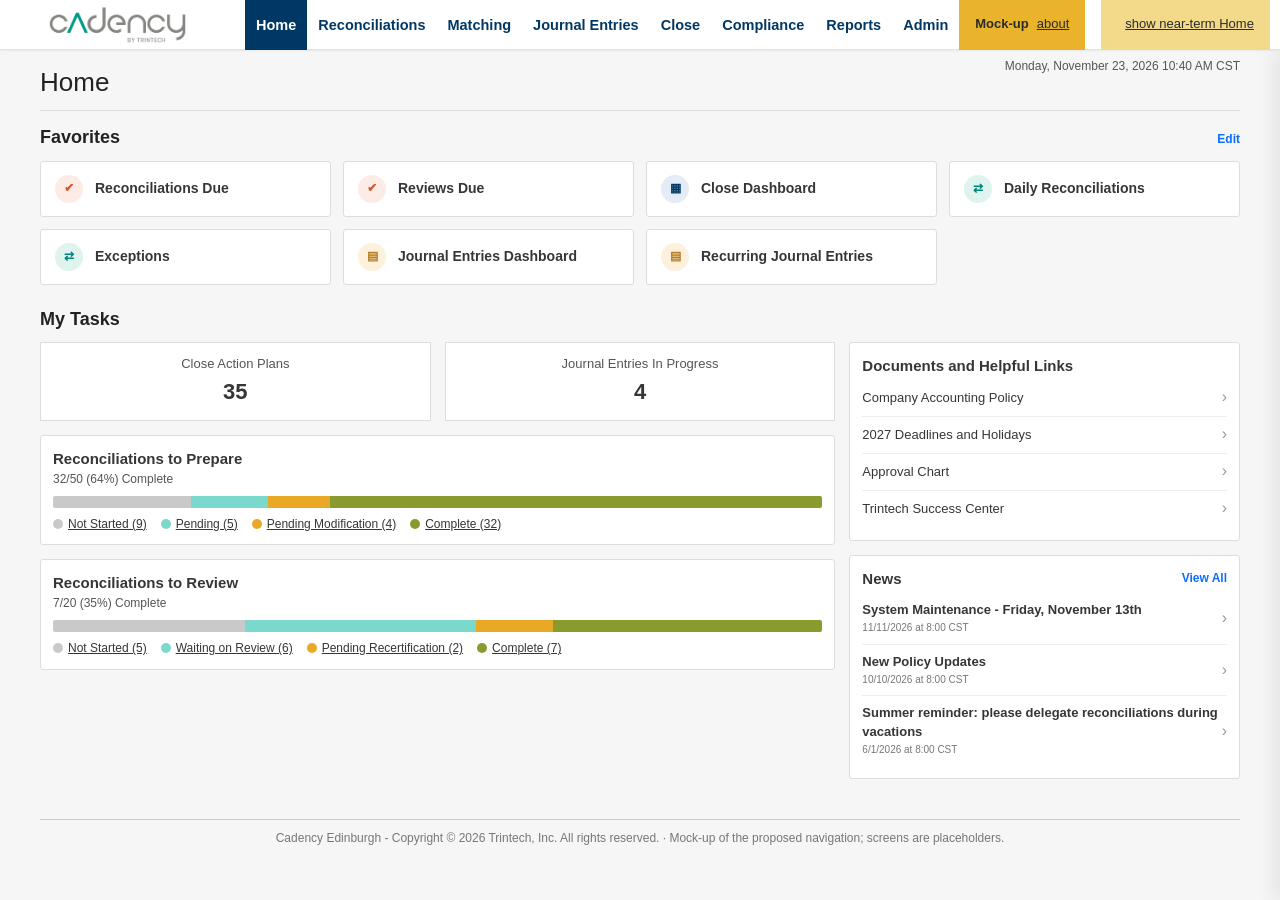
==== commit 8e71835a: "Revise after Jenny's Nov 20 notes: Reports as one tab, Florence landing page, Admin split by the thr" ====
--- a/mockup.html
+++ b/mockup.html
@@ -81,6 +81,16 @@
 .notice{padding:8px 0;border-bottom:1px solid #eee;font-size:12.5px}.notice:last-child{border-bottom:0}
 .notice .d{color:var(--grey-txt);font-size:12px}
 .fav a{display:flex;justify-content:space-between;padding:6px 0;border-bottom:1px solid #eee;font-size:13px}.fav a span{color:#999;font-size:12px}
+.tabstrip{display:flex;gap:2px;border-bottom:2px solid #d5d5d5;margin:0 0 14px}.tabstrip a{padding:8px 14px;font-weight:700;font-size:13px;color:var(--navy);margin-bottom:-2px;border-bottom:2px solid transparent}.tabstrip a.on{border-bottom-color:var(--navy);color:#222}.tabstrip a:hover{text-decoration:none;background:#f1f4f8}
+.tabstrip.sub{border-bottom:1px solid #e3e3e3;margin-top:-6px}.tabstrip.sub a{font-size:12px;padding:6px 12px;font-weight:700;color:#555}.tabstrip.sub a.on{color:#222;border-bottom-color:var(--teal)}
+.tiles{display:grid;grid-template-columns:repeat(4,1fr);gap:12px;margin:10px 0 22px}.tile{display:flex;align-items:center;gap:12px;background:#fff;border:1px solid var(--line);border-radius:3px;padding:13px 14px;font-size:14px;font-weight:700;color:var(--ink)}.tile:hover{text-decoration:none;border-color:#bbb}
+.tile i{flex:0 0 28px;height:28px;border-radius:50%;display:inline-flex;align-items:center;justify-content:center;font-style:normal;font-size:12px;background:#fdece6;color:#d8582a}.tile i.t{background:#dff3ef;color:var(--teal)}.tile i.b{background:#e3ecf7;color:var(--navy)}.tile i.o{background:#fdf1dc;color:#b7791f}
+.h2{font-size:18px;font-weight:700;margin:4px 0 10px;color:#222;display:flex;justify-content:space-between;align-items:baseline}.h2 a{font-size:12px;font-weight:700}
+.bar{display:flex;height:12px;border-radius:2px;overflow:hidden;margin:8px 0}.bar span{display:block}
+.leg{display:flex;gap:14px;flex-wrap:wrap;font-size:12px}.leg a{color:var(--ink);text-decoration:underline}.leg a:before{content:"";display:inline-block;width:10px;height:10px;border-radius:50%;margin-right:5px;vertical-align:-1px;background:var(--c)}
+.links a{display:flex;justify-content:space-between;padding:9px 0;border-bottom:1px solid #eee;font-size:13px;color:var(--ink);font-weight:400}.links a:last-child{border-bottom:0}.links a:after{content:"›";color:#999;font-size:16px;line-height:1}
+.news div{display:flex;justify-content:space-between;align-items:center;padding:8px 0;border-bottom:1px solid #eee}.news div:last-child{border-bottom:0}.news b{display:block;font-size:13px}.news small{color:#777}.news div:not(.nh):after{content:"›";color:#999;font-size:16px}
+.stripe{display:flex;gap:14px}.stripe .k{flex:1;background:#fff;border:1px solid var(--line);padding:12px;text-align:center}.stripe .k .l{font-size:13px;color:#555}.stripe .k .n{font-size:22px;font-weight:700;margin-top:4px;color:var(--ink)}.stripe a.k:hover{text-decoration:none;border-color:#bbb}
 #helpdrawer{position:fixed;top:50px;right:-380px;width:380px;bottom:0;background:#fff;border-left:1px solid var(--line);box-shadow:-6px 0 18px rgba(0,0,0,.08);z-index:15;transition:right .15s;display:flex;flex-direction:column}
 #helpdrawer.open{right:0}
 #helpdrawer .hh{padding:12px 16px;border-bottom:1px solid var(--line);display:flex;justify-content:space-between;align-items:center;font-weight:700;font-size:15px}
@@ -98,7 +108,7 @@
   <div class="logo"><img src="[data-uri]" alt="Cadency by Trintech"></div>
   <ul id="tabs"></ul>
   <div class="right">
-    <div class="mock" id="about">Mock-up <span>about</span></div>
+    <div class="mock" id="about">Mock-up <span>about</span></div><div class="mock" id="hometoggle" style="background:#f3d98a;display:none"><span id="hometogglelabel"></span></div>
     <div class="help" id="helpbtn" title="Help">?</div>
     <div class="user" id="user">Alex Morgan ▾<div class="menu" id="usermenu"></div></div>
   </div>
@@ -108,9 +118,10 @@
 <div id="main"></div>
 <div id="helpdrawer"><div class="hh"><span>Help</span><a href="#" id="helpclose" style="font-weight:400">Close</a></div><div class="hb" id="helpbody"></div></div>
 <script>
-const TREE = {"name": "Cadency", "tier": "n", "src": [], "kids": [{"name": "Home", "tier": "n", "src": [], "kids": [{"name": "Cadency landing / R2R Console", "tier": "1", "src": ["Global shell › Cadency landing / R2R Console"], "kids": []}, {"name": "Home (configurable)", "tier": "1", "src": ["Close › Home › Home › Home (configurable)"], "kids": []}]}, {"name": "Reconciliations", "tier": "n", "src": [], "kids": [{"name": "Dashboard", "tier": "n", "src": [], "kids": [{"name": "Reconciliations Dashboard", "tier": "1", "src": ["Certification › Reconciliations › Reconciliations Dashboard"], "kids": []}]}, {"name": "My reconciliations", "tier": "n", "src": [], "kids": [{"name": "Approvals Due", "tier": "1", "src": ["Certification › Reconciliations › Reconciliations › Approve › Approvals Due"], "kids": []}, {"name": "Completed Reconciliations", "tier": "1", "src": ["Certification › Reconciliations › Reconciliations › Preparation › Completed Reconciliations"], "kids": []}, {"name": "Completed Review", "tier": "1", "src": ["Certification › Reconciliations › Reconciliations › Review › Completed Review"], "kids": []}, {"name": "Decertified Reconciliations", "tier": "1", "src": ["Certification › Reconciliations › Reconciliations › Review › Decertified Reconciliations", "Certification › Reconciliations › Reconciliations › Approve › Decertified Reconciliations"], "kids": []}, {"name": "Reconciliation List", "tier": "1", "src": ["Certification › Management › Analysis › Account Metrics › Reconciliation List"], "kids": []}, {"name": "Reconciliations Due", "tier": "1", "src": ["Certification › Reconciliations › Reconciliations › Preparation › Reconciliations Due"], "kids": []}, {"name": "Reconciliations Pending Modification", "tier": "1", "src": ["Certification › Reconciliations › Reconciliations › Preparation › Reconciliations Pending Modification"], "kids": []}, {"name": "Reviews Due", "tier": "1", "src": ["Certification › Reconciliations › Reconciliations › Review › Reviews Due"], "kids": []}, {"name": "Completed Approvals", "tier": "2", "src": ["Certification › Reconciliations › Reconciliations › Approve › Completed Approvals"], "kids": []}]}, {"name": "Reconciliation", "tier": "n", "src": [], "kids": [{"name": "Reconciliation Detail", "tier": "1", "src": ["Certification › Reconciliations › Reconciliations › Preparation › Reconciliation Detail", "Certification › Reconciliations › Reconciliations › Review › Reconciliation Detail", "Certification › Management › Analysis › Account Metrics › Reconciliation Detail"], "kids": []}]}, {"name": "Open items", "tier": "n", "src": [], "kids": [{"name": "Open Items List", "tier": "1", "src": ["Certification › Reconciliations › Reconciliations › Preparation › Open Items List", "Certification › Management › Analysis › Account Metrics › Open Items List"], "kids": []}]}, {"name": "Bulk reconciliations", "tier": "n", "src": [], "kids": [{"name": "Bulk Reconciliations", "tier": "1", "src": ["Certification › Reconciliations › Reconciliations › Preparation › Bulk Reconciliations"], "kids": []}]}, {"name": "QA review", "tier": "n", "src": [], "kids": [{"name": "Perform QA Reviews", "tier": "1", "src": ["Certification › QA › Perform QA Reviews"], "kids": []}, {"name": "QA Dashboard", "tier": "1", "src": ["Certification › QA › QA Dashboard"], "kids": []}, {"name": "View Completed QA Reviews", "tier": "n", "src": ["Certification › QA › View Completed QA Reviews"], "kids": []}]}, {"name": "My accounts", "tier": "n", "src": [], "kids": [{"name": "View Your Accounts", "tier": "1", "src": ["Certification › Reconciliations › Administration › Reconciliations › View Your Accounts"], "kids": []}, {"name": "Change request history", "tier": "2", "src": ["Certification › Reconciliations › Administration › Change request history"], "kids": []}]}]}, {"name": "Matching", "tier": "n", "src": [], "kids": [{"name": "Dashboard", "tier": "n", "src": [], "kids": [{"name": "Dashboard", "tier": "2", "src": ["Match › Dashboard"], "kids": []}]}, {"name": "Transactions", "tier": "n", "src": [], "kids": [{"name": "Search", "tier": "1", "src": ["Match › Transactions › Search"], "kids": []}, {"name": "SmartMatch", "tier": "1", "src": ["Match › Transactions › SmartMatch"], "kids": []}, {"name": "Exceptions", "tier": "2", "src": ["Match › Transactions › Exceptions"], "kids": []}]}, {"name": "Import control", "tier": "n", "src": [], "kids": [{"name": "Balance Control", "tier": "2", "src": ["Match › Manage › Balance Control"], "kids": []}, {"name": "Transaction Control", "tier": "2", "src": ["Match › Manage › Transaction Control"], "kids": []}]}, {"name": "Jobs", "tier": "n", "src": [], "kids": [{"name": "Task History", "tier": "1", "src": ["Match › Tasks › Task History"], "kids": []}, {"name": "Recurring", "tier": "2", "src": ["Match › Tasks › Recurring"], "kids": []}, {"name": "Running", "tier": "2", "src": ["Match › Tasks › Running"], "kids": []}]}, {"name": "Daily reconciliations", "tier": "n", "src": [], "kids": [{"name": "Daily Reconciliations", "tier": "3", "src": ["Match › Daily Reconciliations"], "kids": []}]}]}, {"name": "Journal Entries", "tier": "n", "src": [], "kids": [{"name": "Dashboard", "tier": "n", "src": [], "kids": [{"name": "Journal Entries Dashboard", "tier": "1", "src": ["Certification › Journal Entries › Journal Entries Dashboard", "Certification › Management › Analysis › Journal Entry Metrics › Journal Entries Dashboard"], "kids": []}]}, {"name": "Journal entry", "tier": "n", "src": [], "kids": []}, {"name": "Recurring", "tier": "n", "src": [], "kids": [{"name": "Recurring Entries Dashboard", "tier": "1", "src": ["Certification › Management › Analysis › Journal Entry Metrics › Recurring Entries Dashboard"], "kids": []}, {"name": "Recurring Journal Entries", "tier": "1", "src": ["Certification › Journal Entries › Recurring Journal Entries"], "kids": []}]}, {"name": "Import history", "tier": "n", "src": [], "kids": [{"name": "Import History", "tier": "1", "src": ["Certification › Journal Entries › Journal Entries Dashboard › Import History"], "kids": []}]}, {"name": "ERP open items", "tier": "n", "src": [], "kids": [{"name": "ERP Open Item Management", "tier": "n", "src": ["Certification › Journal Entries › ERP Open Item Management"], "kids": []}]}]}, {"name": "Close", "tier": "n", "src": [], "kids": [{"name": "Close Home", "tier": "n", "src": [], "kids": [{"name": "Close Home", "tier": "1", "src": ["Close › Home › Home › Close Home"], "kids": []}]}, {"name": "Action plans", "tier": "n", "src": [], "kids": [{"name": "Action plan", "tier": "n", "src": [], "kids": []}, {"name": "Cancelled", "tier": "1", "src": ["Close › Home › Folders › Cancelled"], "kids": []}, {"name": "Closed", "tier": "1", "src": ["Close › Home › Folders › Closed"], "kids": []}, {"name": "Inbox", "tier": "1", "src": ["Close › Home › Folders › Inbox"], "kids": []}, {"name": "Outbox", "tier": "1", "src": ["Close › Home › Folders › Outbox"], "kids": []}, {"name": "Proxy", "tier": "1", "src": ["Close › Home › Folders › Proxy"], "kids": []}, {"name": "Reopen", "tier": "1", "src": ["Close › Home › Folders › Reopen"], "kids": []}, {"name": "Upcoming", "tier": "1", "src": ["Close › Home › Folders › Upcoming"], "kids": []}]}, {"name": "Queues", "tier": "n", "src": [], "kids": [{"name": "Queues", "tier": "n", "src": ["Close › Home › Queues"], "kids": []}]}, {"name": "Results", "tier": "n", "src": [], "kids": [{"name": "Results", "tier": "1", "src": ["Close › Close › Results"], "kids": []}]}]}, {"name": "Compliance", "tier": "n", "src": [], "kids": [{"name": "Controls", "tier": "n", "src": [], "kids": [{"name": "Control Hierarchy Tree", "tier": "n", "src": ["Compliance › Control Hierarchy Tree"], "kids": []}]}, {"name": "Results", "tier": "n", "src": [], "kids": [{"name": "Control results", "tier": "n", "src": [], "kids": [{"name": "Control Evaluations", "tier": "n", "src": ["Compliance › Results › Control Evaluations"], "kids": []}, {"name": "Control Tests", "tier": "n", "src": ["Compliance › Results › Control Tests"], "kids": []}, {"name": "Related Controls", "tier": "n", "src": ["Compliance › Results › Summary Tests › Related Controls"], "kids": []}, {"name": "View (Tasks)", "tier": "n", "src": ["Compliance › Results › Control › View (Tasks)"], "kids": []}]}, {"name": "Assessments & issues", "tier": "n", "src": [], "kids": [{"name": "302 Certification", "tier": "n", "src": ["Compliance › Results › 302 Certification"], "kids": []}, {"name": "Code of Conduct", "tier": "n", "src": ["Compliance › Results › Code of Conduct"], "kids": []}, {"name": "Exception", "tier": "n", "src": ["Compliance › Results › Exception"], "kids": []}, {"name": "Issue", "tier": "n", "src": ["Compliance › Results › Issue"], "kids": []}, {"name": "Management Sub-certification", "tier": "n", "src": ["Compliance › Results › Management Sub-certification"], "kids": []}, {"name": "Remediation", "tier": "n", "src": ["Compliance › Results › Remediation"], "kids": []}, {"name": "Risk Assessment", "tier": "n", "src": ["Compliance › Results › Risk Assessments › Risk Assessment"], "kids": []}]}]}, {"name": "Surveys", "tier": "n", "src": [], "kids": [{"name": "Risk Assessment Deployment Details", "tier": "n", "src": ["Compliance › Surveys › Deployment › Risk Assessment Deployment Details"], "kids": []}, {"name": "Risk Assessments", "tier": "n", "src": ["Compliance › Surveys › Risk Assessments"], "kids": []}, {"name": "Risk Assessments Results For Deployment", "tier": "n", "src": ["Compliance › Surveys › Deployment › Risk Assessments Results For Deployment"], "kids": []}]}, {"name": "Scoping", "tier": "n", "src": [], "kids": [{"name": "Scoping Profile", "tier": "n", "src": ["Compliance › Scoping › Scoping Profile"], "kids": []}, {"name": "Scoping Rule", "tier": "n", "src": ["Compliance › Scoping › Scoping Rule"], "kids": []}]}, {"name": "Code of conduct", "tier": "n", "src": [], "kids": [{"name": "Code of Conduct", "tier": "2", "src": ["Compliance › Code of Conduct"], "kids": []}]}]}, {"name": "Reports", "tier": "n", "src": [], "kids": [{"name": "All reports", "tier": "n", "src": [], "kids": [{"name": "REPORTS (new tab)", "tier": "n", "src": ["Global shell › User menu › Admin › REPORTS (new tab)"], "kids": []}]}, {"name": "Reconciliations", "tier": "n", "src": [], "kids": [{"name": "QA reports", "tier": "n", "src": ["Certification › QA › QA reports"], "kids": []}, {"name": "Reconciliation reports", "tier": "n", "src": ["Certification › Reconciliations › Reconciliation reports"], "kids": []}, {"name": "Reporting (Analysis)", "tier": "n", "src": ["Certification › Management › Analysis › Reporting (Analysis)"], "kids": []}]}, {"name": "Journal Entries", "tier": "n", "src": [], "kids": [{"name": "JE reports", "tier": "n", "src": ["Certification › Journal Entries › JE reports"], "kids": []}]}, {"name": "Matching", "tier": "n", "src": [], "kids": [{"name": "Legacy reports", "tier": "2", "src": ["Match › Reports › Legacy reports"], "kids": []}, {"name": "Standard reports (Reports screen)", "tier": "n", "src": ["Match › Reports › Standard reports (Reports screen)"], "kids": []}]}, {"name": "Close", "tier": "n", "src": [], "kids": [{"name": "Close reports", "tier": "n", "src": ["Close › Close reports"], "kids": []}]}, {"name": "Binders", "tier": "n", "src": [], "kids": [{"name": "Binder Configuration", "tier": "n", "src": ["Certification › Management › Configuration › Binder Configuration"], "kids": []}, {"name": "Binders", "tier": "n", "src": ["Close › Close › Periods › Open period › Binders"], "kids": []}, {"name": "Close binders", "tier": "n", "src": ["Close › Close › Setup › Close binders"], "kids": []}, {"name": "Compliance Binder", "tier": "n", "src": ["Compliance › Setup › Compliance Binder"], "kids": []}, {"name": "JE Binders", "tier": "n", "src": ["Certification › Management › JE Configuration › JE Binders"], "kids": []}]}]}, {"name": "Management", "tier": "n", "src": [], "kids": [{"name": "Oversight", "tier": "n", "src": [], "kids": [{"name": "Close status", "tier": "n", "src": [], "kids": [{"name": "Close Task", "tier": "n", "src": ["Close › Close › Consoles › Tasklists › Close Task"], "kids": []}, {"name": "Close Task Status", "tier": "n", "src": ["Close › Close › Consoles › Close Task Status"], "kids": []}, {"name": "Dependencies", "tier": "n", "src": ["Close › Close › Consoles › Dependencies"], "kids": []}]}, {"name": "Jobs and queues", "tier": "n", "src": [], "kids": [{"name": "Process Queue", "tier": "1", "src": ["Certification › Reconciliations › Administration › Process Queue"], "kids": []}]}, {"name": "Reconciliation status", "tier": "n", "src": [], "kids": [{"name": "Delinquent Reviews", "tier": "1", "src": ["Certification › Management › Analysis › Account Metrics › Delinquent Reviews"], "kids": []}, {"name": "Management Dashboard", "tier": "1", "src": ["Certification › Management › Management Dashboard"], "kids": []}, {"name": "Reconciliation Status Dashboard", "tier": "1", "src": ["Certification › Management › Analysis › Account Metrics › Reconciliation Status Dashboard"], "kids": []}, {"name": "Delinquent Approvals", "tier": "2", "src": ["Certification › Management › Analysis › Account Metrics › Delinquent Approvals"], "kids": []}, {"name": "Delinquent Reconciliations", "tier": "n", "src": ["Certification › Management › Analysis › Account Metrics › Delinquent Reconciliations"], "kids": []}]}, {"name": "Journal entry status", "tier": "n", "src": [], "kids": [{"name": "Document Number Dashboard", "tier": "n", "src": ["Certification › Management › Analysis › Journal Entry Metrics › Document Number Dashboard"], "kids": []}, {"name": "ERP Open Item Document", "tier": "n", "src": ["Certification › Management › Analysis › Journal Entry Metrics › ERP Open Item Management Dashboard › ERP Open Item Document"], "kids": []}]}]}, {"name": "Accounts & structure", "tier": "n", "src": [], "kids": [{"name": "Entities and tasks", "tier": "n", "src": [], "kids": [{"name": "Close Hierarchy", "tier": "1", "src": ["Close › Close › Close Hierarchy"], "kids": []}, {"name": "Task manager", "tier": "n", "src": ["Close › Close › Setup › Task manager"], "kids": []}]}, {"name": "Accounts", "tier": "n", "src": [], "kids": [{"name": "Accounts List", "tier": "1", "src": ["Certification › Management › Maintenance › Account Maintenance › Accounts List"], "kids": []}, {"name": "Bulk Account Maintenance", "tier": "1", "src": ["Certification › Management › Maintenance › Account Maintenance › Bulk Account Maintenance"], "kids": []}, {"name": "View Unassigned Accounts", "tier": "1", "src": ["Certification › Management › Maintenance › Account Maintenance › View Unassigned Accounts"], "kids": []}, {"name": "Decertification Requests", "tier": "2", "src": ["Certification › Management › Maintenance › Account Maintenance › Decertification Requests"], "kids": []}, {"name": "User Change Requests", "tier": "2", "src": ["Certification › Management › Maintenance › Account Maintenance › User Change Requests"], "kids": []}, {"name": "Inactive Accounts With A Balance", "tier": "n", "src": ["Certification › Management › Maintenance › Account Maintenance › Inactive Accounts With A Balance"], "kids": []}, {"name": "Role Assignments", "tier": "n", "src": ["Certification › Management › Maintenance › Account Maintenance › Role Assignments"], "kids": []}]}, {"name": "Account manager", "tier": "3", "src": ["Match › Audits (Admin in the feature list) › Account manager"], "kids": []}]}, {"name": "Periods", "tier": "n", "src": [], "kids": [{"name": "Active Periods", "tier": "2", "src": ["Certification › Management › JE Configuration › Active Periods"], "kids": []}, {"name": "Periods", "tier": "2", "src": ["Close › Close › Periods"], "kids": []}]}, {"name": "Team", "tier": "n", "src": [], "kids": [{"name": "Proxies", "tier": "n", "src": [], "kids": [{"name": "Proxy Administration", "tier": "3", "src": ["Close › Configuration › User Management › Proxy Administration"], "kids": []}, {"name": "Proxy Manager", "tier": "n", "src": ["Close › Home › Proxy Manager"], "kids": []}]}, {"name": "Notify users", "tier": "n", "src": [], "kids": [{"name": "Email Users", "tier": "n", "src": ["Certification › Management › Maintenance › User Maintenance › Email Users"], "kids": []}]}, {"name": "Notices and documents", "tier": "n", "src": [], "kids": [{"name": "Application News", "tier": "3", "src": ["Certification › Management › Maintenance › News & Documentation › Application News"], "kids": []}, {"name": "Application documentation", "tier": "n", "src": ["Certification › Management › Maintenance › News & Documentation › Application documentation"], "kids": []}]}]}]}, {"name": "Settings", "tier": "n", "src": [], "kids": [{"name": "Users & access", "tier": "n", "src": [], "kids": [{"name": "Users", "tier": "n", "src": [], "kids": [{"name": "Users", "tier": "1", "src": ["Global shell › User menu › Admin › User management › Users"], "kids": []}, {"name": "User List", "tier": "2", "src": ["Certification › Management › Maintenance › User Maintenance › User List"], "kids": []}, {"name": "Unattached contacts", "tier": "4", "src": ["Match › Audits (Admin in the feature list) › Unattached contacts"], "kids": []}, {"name": "People", "tier": "n", "src": ["Close › Configuration › User Management › People"], "kids": []}]}, {"name": "Groups", "tier": "n", "src": [], "kids": [{"name": "User Groups", "tier": "2", "src": ["Certification › Management › Maintenance › User Maintenance › User Groups"], "kids": []}, {"name": "Groups", "tier": "3", "src": ["Close › Configuration › User Management › Groups"], "kids": []}, {"name": "User Folders", "tier": "3", "src": ["Close › Configuration › User Management › User Folders"], "kids": []}, {"name": "User group manager", "tier": "4", "src": ["Match › Security › User group manager"], "kids": []}]}, {"name": "Profiles", "tier": "n", "src": [], "kids": [{"name": "Data Profiles", "tier": "3", "src": ["Certification › Management › JE Configuration › Data Profiles"], "kids": []}, {"name": "Preview Profile Accounts", "tier": "3", "src": ["Certification › Management › System Management › Security › Preview Profile Accounts"], "kids": []}, {"name": "Profile Groups: Add", "tier": "3", "src": ["Certification › Management › System Management › Security › Profile Groups: Add"], "kids": []}, {"name": "Profile Groups: View", "tier": "3", "src": ["Certification › Management › System Management › Security › Profile Groups: View"], "kids": []}, {"name": "Profile: Add", "tier": "3", "src": ["Certification › Management › System Management › Security › Profile: Add"], "kids": []}, {"name": "Profile: View", "tier": "3", "src": ["Certification › Management › System Management › Security › Profile: View"], "kids": []}, {"name": "Security profiles", "tier": "3", "src": ["Match › Security › Security profiles"], "kids": []}]}, {"name": "Permissions & roles", "tier": "n", "src": [], "kids": [{"name": "Permissions", "tier": "2", "src": ["Global shell › User menu › Admin › User management › Permissions", "Close › Configuration › User Management › Permissions", "Compliance › Setup › Permissions"], "kids": []}, {"name": "Roles: Rights", "tier": "2", "src": ["Certification › Management › System Management › Security › Roles: Rights"], "kids": []}, {"name": "Roles: Maintain", "tier": "3", "src": ["Certification › Management › System Management › Security › Roles: Maintain"], "kids": []}, {"name": "Close administrators", "tier": "n", "src": ["Close › Close › Setup › Administrators › Close administrators"], "kids": []}, {"name": "Global Lock Down", "tier": "n", "src": ["Certification › Management › System Management › Global Lock Down"], "kids": []}, {"name": "SSO Configuration", "tier": "n", "src": ["Global shell › User menu › Admin › SSO Configuration"], "kids": []}, {"name": "Template Access Control", "tier": "n", "src": ["Certification › Management › JE Configuration › Template Access Control"], "kids": []}, {"name": "User permissions", "tier": "n", "src": ["Match › Security › User permissions"], "kids": []}]}]}, {"name": "Organization", "tier": "n", "src": [], "kids": [{"name": "Operational structure manager", "tier": "2", "src": ["Match › Configuration › Operational structure manager"], "kids": []}, {"name": "Location manager", "tier": "3", "src": ["Match › Configuration › Location manager"], "kids": []}, {"name": "Sector manager", "tier": "3", "src": ["Match › Security › Sector manager"], "kids": []}, {"name": "Business Units", "tier": "n", "src": ["Compliance › Setup › Business Units"], "kids": []}, {"name": "Organizational Configuration Data", "tier": "n", "src": ["Certification › Management › Configuration › Organizational Configuration Data"], "kids": []}]}, {"name": "Calendars & periods", "tier": "n", "src": [], "kids": [{"name": "Calendars", "tier": "3", "src": ["Match › Audits (Admin in the feature list) › Calendars"], "kids": []}, {"name": "Scheduling Configuration Data", "tier": "3", "src": ["Certification › Management › Configuration › Scheduling Configuration Data"], "kids": []}, {"name": "Close days", "tier": "4", "src": ["Close › Close › Setup › Close days"], "kids": []}, {"name": "Fiscal Years", "tier": "n", "src": ["Close › Configuration › Calendar › Fiscal Years"], "kids": []}, {"name": "Frequencies", "tier": "n", "src": ["Close › Configuration › Calendar › Frequencies"], "kids": []}]}, {"name": "Module configuration", "tier": "n", "src": [], "kids": [{"name": "Reconciliations", "tier": "n", "src": [], "kids": [{"name": "Templates & results", "tier": "n", "src": [], "kids": [{"name": "Reconciliation Templates", "tier": "2", "src": ["Certification › Management › Configuration › Template Configuration › Reconciliation Templates"], "kids": []}, {"name": "Classifications", "tier": "4", "src": ["Certification › Management › Configuration › Template Configuration › Classifications"], "kids": []}, {"name": "Account Configuration Data", "tier": "n", "src": ["Certification › Management › Configuration › Account Configuration Data"], "kids": []}, {"name": "FX Conversion Configuration", "tier": "n", "src": ["Certification › Management › Configuration › FX Conversion Configuration"], "kids": []}, {"name": "Quality Assurance", "tier": "n", "src": ["Certification › Management › Configuration › Quality Assurance"], "kids": []}, {"name": "Reconciliation Results", "tier": "n", "src": ["Certification › Management › Configuration › Reconciliation Results"], "kids": []}]}, {"name": "Automation", "tier": "n", "src": [], "kids": [{"name": "Delete Pending Reconciliations", "tier": "2", "src": ["Certification › Management › System Management › Reconciliations › Delete Pending Reconciliations"], "kids": []}, {"name": "Dynamic Account Maintenance", "tier": "2", "src": ["Certification › Management › Maintenance › Account Maintenance › Dynamic Account Maintenance"], "kids": []}, {"name": "Auto/Bulk Reconciliation", "tier": "3", "src": ["Certification › Management › System Management › Reconciliations › Auto/Bulk Reconciliation"], "kids": []}, {"name": "Delete Staging Table Data", "tier": "n", "src": ["Certification › Management › System Management › Reconciliations › Delete Staging Table Data"], "kids": []}]}]}, {"name": "Journal Entries", "tier": "n", "src": [], "kids": [{"name": "Field Definitions", "tier": "2", "src": ["Certification › Management › JE Configuration › Field Definitions"], "kids": []}, {"name": "JE Templates", "tier": "2", "src": ["Certification › Management › JE Configuration › JE Templates"], "kids": []}, {"name": "Approver Routing", "tier": "3", "src": ["Certification › Management › JE Configuration › Approver Routing"], "kids": []}, {"name": "Approver Routing Tables", "tier": "3", "src": ["Certification › Management › JE Configuration › Approver Routing Tables"], "kids": []}, {"name": "Pick Lists", "tier": "3", "src": ["Certification › Management › JE Configuration › Pick Lists"], "kids": []}, {"name": "Impact Indicators", "tier": "n", "src": ["Certification › Management › JE Configuration › Impact Indicators"], "kids": []}, {"name": "Pick List Template Mapping", "tier": "n", "src": ["Certification › Management › JE Configuration › Pick List Template Mapping"], "kids": []}]}, {"name": "Matching", "tier": "n", "src": [], "kids": [{"name": "Audits (Admin in the feature list)", "tier": "2", "src": ["Match › Audits (Admin in the feature list)"], "kids": []}, {"name": "Match rules and sets", "tier": "2", "src": ["Match › Configuration › Match rules and sets"], "kids": []}, {"name": "Transaction criteria", "tier": "2", "src": ["Match › Configuration › Transaction criteria"], "kids": []}, {"name": "Amortization/depreciation", "tier": "3", "src": ["Match › Configuration › Amortization/depreciation"], "kids": []}, {"name": "General system parameters", "tier": "3", "src": ["Match › Configuration › General system parameters"], "kids": []}, {"name": "Reference definitions", "tier": "3", "src": ["Match › Configuration › Reference definitions"], "kids": []}, {"name": "SmartResolve procedures", "tier": "3", "src": ["Match › Configuration › SmartResolve procedures"], "kids": []}]}, {"name": "Close", "tier": "n", "src": [], "kids": [{"name": "Profiles", "tier": "3", "src": ["Close › Close › Setup › Profiles"], "kids": []}, {"name": "Close consoles", "tier": "4", "src": ["Close › Close › Setup › Close consoles"], "kids": []}, {"name": "List of values", "tier": "n", "src": ["Close › Close › Setup › List of values", "Close › Configuration › System › List of values"], "kids": []}, {"name": "Properties", "tier": "n", "src": ["Close › Configuration › Action Plan › Properties"], "kids": []}, {"name": "References", "tier": "n", "src": ["Close › Close › Setup › References"], "kids": []}, {"name": "Search", "tier": "n", "src": ["Close › Configuration › Action Plan › Search"], "kids": []}, {"name": "Task reporting fields", "tier": "n", "src": ["Close › Close › Setup › Task reporting fields"], "kids": []}, {"name": "User Defined Fields", "tier": "n", "src": ["Close › Configuration › System › User Defined Fields"], "kids": []}, {"name": "Accounts", "tier": "z", "src": ["Close › Close › Setup › Accounts"], "kids": []}]}, {"name": "Compliance", "tier": "n", "src": [], "kids": [{"name": "Hierarchy & controls", "tier": "n", "src": [], "kids": [{"name": "Action Plan Control Hierarchy", "tier": "n", "src": ["Compliance › Setup › Action Plan Control Hierarchy"], "kids": []}, {"name": "Assertion", "tier": "n", "src": ["Compliance › Setup › Assertions › Assertion"], "kids": []}, {"name": "COSO Principles", "tier": "n", "src": ["Compliance › Setup › COSO Principles"], "kids": []}, {"name": "Control Category", "tier": "n", "src": ["Compliance › Setup › Control Categories › Control Category"], "kids": []}, {"name": "Control Hierarchy Manager", "tier": "n", "src": ["Compliance › Setup › Control Hierarchy Manager"], "kids": []}, {"name": "Control Hierarchy Snapshot", "tier": "n", "src": ["Compliance › Setup › Control Hierarchy Snapshot"], "kids": []}]}, {"name": "Reference data", "tier": "n", "src": [], "kids": [{"name": "Account", "tier": "n", "src": ["Compliance › Setup › Accounts › Account"], "kids": []}, {"name": "Consoles", "tier": "n", "src": ["Compliance › Setup › Consoles"], "kids": []}, {"name": "Disclosure Committee", "tier": "n", "src": ["Compliance › Setup › Disclosure Committee"], "kids": []}, {"name": "List of Values", "tier": "n", "src": ["Compliance › Setup › List of Values"], "kids": []}, {"name": "Profile Detail", "tier": "n", "src": ["Compliance › Setup › Profiles › Profile Detail"], "kids": []}, {"name": "References", "tier": "n", "src": ["Compliance › Setup › References"], "kids": []}, {"name": "User Defined Fields", "tier": "n", "src": ["Compliance › Setup › User Defined Fields"], "kids": []}]}]}]}, {"name": "Data & integrations", "tier": "n", "src": [], "kids": [{"name": "Imports", "tier": "n", "src": [], "kids": [{"name": "Configure", "tier": "2", "src": ["Close › Close › Setup › Close Import Manager › Configure"], "kids": []}, {"name": "Configure Workbook", "tier": "2", "src": ["Close › Configuration › Import Manager › Configure Workbook"], "kids": []}, {"name": "Import", "tier": "3", "src": ["Close › Close › Setup › Close Import Manager › Import"], "kids": []}, {"name": "Import Data", "tier": "3", "src": ["Close › Configuration › Import Manager › Import Data"], "kids": []}, {"name": "Import translations", "tier": "3", "src": ["Match › Audits (Admin in the feature list) › Import translations"], "kids": []}, {"name": "Import validations", "tier": "3", "src": ["Match › Audits (Admin in the feature list) › Import validations"], "kids": []}, {"name": "Upload and Verify Workbook", "tier": "3", "src": ["Close › Configuration › Import Manager › Upload and Verify Workbook"], "kids": []}, {"name": "Clear Import Manager Lock", "tier": "4", "src": ["Close › Configuration › Import Manager › Clear Import Manager Lock"], "kids": []}, {"name": "Duplicate checking definitions", "tier": "4", "src": ["Match › Audits (Admin in the feature list) › Duplicate checking definitions"], "kids": []}, {"name": "Batch import definitions", "tier": "n", "src": ["Match › Configuration › Batch import definitions"], "kids": []}]}, {"name": "ERP and GL", "tier": "n", "src": [], "kids": [{"name": "GL integration", "tier": "2", "src": ["Match › Configuration › GL integration"], "kids": []}, {"name": "Posting Destination", "tier": "3", "src": ["Certification › Management › Configuration › Posting Destination"], "kids": []}, {"name": "ERP Open Item Management", "tier": "n", "src": ["Certification › Management › JE Configuration › ERP Open Item Management"], "kids": []}]}, {"name": "Banks", "tier": "n", "src": [], "kids": [{"name": "BAI configuration", "tier": "3", "src": ["Match › Audits (Admin in the feature list) › BAI configuration"], "kids": []}, {"name": "Configuration", "tier": "4", "src": ["Match › Audits (Admin in the feature list) › ACH › Configuration"], "kids": []}, {"name": "History", "tier": "5", "src": ["Match › Audits (Admin in the feature list) › ACH › Records › History"], "kids": []}, {"name": "In Transit", "tier": "5", "src": ["Match › Audits (Admin in the feature list) › ACH › Records › In Transit"], "kids": []}]}, {"name": "Jobs", "tier": "n", "src": [], "kids": [{"name": "Scheduler", "tier": "5", "src": ["Match › Tasks › Scheduler"], "kids": []}, {"name": "Close Update Schedules", "tier": "n", "src": ["Certification › Management › System Management › Schedules › Close Update Schedules"], "kids": []}]}, {"name": "Data Mart", "tier": "n", "src": ["Close › Configuration › System › Data Mart"], "kids": []}]}, {"name": "System", "tier": "n", "src": [], "kids": [{"name": "Application", "tier": "n", "src": [], "kids": [{"name": "Application Settings", "tier": "3", "src": ["Certification › Management › Configuration › Application Configuration › Application Settings"], "kids": []}, {"name": "Application Text", "tier": "4", "src": ["Certification › Management › Configuration › Application Configuration › Application Text"], "kids": []}, {"name": "About", "tier": "n", "src": ["Certification › Management › System Management › About"], "kids": []}, {"name": "Application Configuration Data", "tier": "n", "src": ["Certification › Management › Configuration › Application Configuration Data"], "kids": []}, {"name": "Console panel display", "tier": "n", "src": ["Global shell › User menu › Admin › Console Configuration › Console panel display"], "kids": []}, {"name": "Masking definitions", "tier": "n", "src": ["Match › Audits (Admin in the feature list) › Masking definitions"], "kids": []}, {"name": "Properties", "tier": "n", "src": ["Close › Configuration › System › Properties"], "kids": []}, {"name": "System Configuration", "tier": "n", "src": ["Certification › Management › Configuration › System Configuration"], "kids": []}, {"name": "User Interface", "tier": "n", "src": ["Close › Configuration › System › User Interface"], "kids": []}]}, {"name": "Maintenance jobs", "tier": "n", "src": [], "kids": [{"name": "Cache", "tier": "n", "src": ["Close › Configuration › System › Cache"], "kids": []}, {"name": "Check System", "tier": "n", "src": ["Close › Configuration › System › Check System"], "kids": []}, {"name": "Data Purge", "tier": "n", "src": ["Close › Configuration › System › Data Purge"], "kids": []}, {"name": "Update FX Reconciliations", "tier": "n", "src": ["Certification › Management › System Management › Update FX Reconciliations"], "kids": []}, {"name": "Update High Low Balances", "tier": "n", "src": ["Certification › Management › System Management › Update High Low Balances"], "kids": []}, {"name": "View SQL Event Schedule (Jobs)", "tier": "n", "src": ["Certification › Management › System Management › Populate Reporting Tables › View SQL Event Schedule (Jobs)", "Certification › Management › System Management › Reset Next Account Dates › View SQL Event Schedule (Jobs)"], "kids": []}]}, {"name": "Notifications", "tier": "n", "src": [], "kids": [{"name": "Email template manager", "tier": "n", "src": ["Match › Audits (Admin in the feature list) › Email template manager"], "kids": []}, {"name": "Notifications Configuration", "tier": "n", "src": ["Certification › Management › Configuration › Notifications Configuration"], "kids": []}]}, {"name": "Archive", "tier": "n", "src": [], "kids": [{"name": "Transactions", "tier": "4", "src": ["Match › Archive › Transactions"], "kids": []}, {"name": "Amortization/depreciation", "tier": "5", "src": ["Match › Archive › Amortization/depreciation"], "kids": []}, {"name": "Daily reconciliations", "tier": "5", "src": ["Match › Archive › Daily reconciliations"], "kids": []}, {"name": "Group reconciliations", "tier": "5", "src": ["Match › Archive › Reconciliations › Group reconciliations"], "kids": []}, {"name": "Single reconciliations", "tier": "5", "src": ["Match › Archive › Reconciliations › Single reconciliations"], "kids": []}]}]}]}, {"name": "Help panel", "tier": "n", "src": [], "kids": [{"name": "Beacon", "tier": "n", "src": ["Global shell › Top tabs › Beacon"], "kids": []}, {"name": "Cadency Help", "tier": "n", "src": ["Global shell › Top tabs › Cadency Help"], "kids": []}]}, {"name": "User menu", "tier": "n", "src": [], "kids": [{"name": "Profile", "tier": "n", "src": [], "kids": [{"name": "User Account", "tier": "n", "src": ["Close › Home › User Account"], "kids": []}]}, {"name": "Preferences", "tier": "n", "src": [], "kids": [{"name": "Preferences", "tier": "2", "src": ["Match › Preferences"], "kids": []}]}, {"name": "Favorites", "tier": "n", "src": [], "kids": [{"name": "Bookmarks", "tier": "n", "src": ["Global shell › User menu › Bookmarks", "Close › Bookmarks"], "kids": []}]}, {"name": "Change Password", "tier": "n", "src": ["Global shell › User menu › Change Password"], "kids": []}, {"name": "Sign Out", "tier": "n", "src": ["Global shell › User menu › Sign Out"], "kids": []}]}]};
+const TREE = {"name": "Cadency", "tier": "n", "kids": [{"name": "Home", "tier": "n", "kids": [{"name": "Cadency landing / R2R Console", "tier": "1", "src": ["Global shell › Cadency landing / R2R Console"], "kids": []}, {"name": "Home (configurable)", "tier": "1", "src": ["Close › Home › Home › Home (configurable)"], "kids": []}]}, {"name": "Reconciliations", "tier": "n", "kids": [{"name": "Dashboard", "tier": "n", "kids": [{"name": "Delinquent Reviews", "tier": "1", "src": ["Certification › Management › Analysis › Account Metrics › Delinquent Reviews"], "kids": []}, {"name": "Management Dashboard", "tier": "1", "src": ["Certification › Management › Management Dashboard"], "kids": []}, {"name": "Reconciliations Dashboard", "tier": "1", "src": ["Certification › Reconciliations › Reconciliations Dashboard", "Certification › Management › Analysis › Account Metrics › Reconciliation Status Dashboard"], "kids": []}, {"name": "Delinquent Approvals", "tier": "2", "src": ["Certification › Management › Analysis › Account Metrics › Delinquent Approvals"], "kids": []}, {"name": "Delinquent Reconciliations", "tier": "n", "src": ["Certification › Management › Analysis › Account Metrics › Delinquent Reconciliations"], "kids": []}]}, {"name": "My reconciliations", "tier": "n", "kids": [{"name": "Approvals Due", "tier": "1", "src": ["Certification › Reconciliations › Reconciliations › Approve › Approvals Due"], "kids": []}, {"name": "Completed Reconciliations", "tier": "1", "src": ["Certification › Reconciliations › Reconciliations › Preparation › Completed Reconciliations"], "kids": []}, {"name": "Completed Review", "tier": "1", "src": ["Certification › Reconciliations › Reconciliations › Review › Completed Review"], "kids": []}, {"name": "Decertified Reconciliations", "tier": "1", "src": ["Certification › Reconciliations › Reconciliations › Review › Decertified Reconciliations", "Certification › Reconciliations › Reconciliations › Approve › Decertified Reconciliations"], "kids": []}, {"name": "Reconciliation List", "tier": "1", "src": ["Certification › Management › Analysis › Account Metrics › Reconciliation List"], "kids": []}, {"name": "Reconciliations Due", "tier": "1", "src": ["Certification › Reconciliations › Reconciliations › Preparation › Reconciliations Due"], "kids": []}, {"name": "Reconciliations Pending Modification", "tier": "1", "src": ["Certification › Reconciliations › Reconciliations › Preparation › Reconciliations Pending Modification"], "kids": []}, {"name": "Reviews Due", "tier": "1", "src": ["Certification › Reconciliations › Reconciliations › Review › Reviews Due"], "kids": []}, {"name": "Completed Approvals", "tier": "2", "src": ["Certification › Reconciliations › Reconciliations › Approve › Completed Approvals"], "kids": []}]}, {"name": "Reconciliation", "tier": "n", "kids": [{"name": "Reconciliation Detail", "tier": "1", "src": ["Certification › Reconciliations › Reconciliations › Preparation › Reconciliation Detail", "Certification › Reconciliations › Reconciliations › Review › Reconciliation Detail", "Certification › Management › Analysis › Account Metrics › Reconciliation Detail"], "kids": []}]}, {"name": "Open items", "tier": "n", "kids": [{"name": "Open Items List", "tier": "1", "src": ["Certification › Reconciliations › Reconciliations › Preparation › Open Items List", "Certification › Management › Analysis › Account Metrics › Open Items List"], "kids": []}]}, {"name": "Bulk reconciliations", "tier": "n", "kids": [{"name": "Bulk Reconciliations", "tier": "1", "src": ["Certification › Reconciliations › Reconciliations › Preparation › Bulk Reconciliations"], "kids": []}, {"name": "Process Queue", "tier": "1", "src": ["Certification › Reconciliations › Administration › Process Queue"], "kids": []}]}, {"name": "QA review", "tier": "n", "kids": [{"name": "Perform QA Reviews", "tier": "1", "src": ["Certification › QA › Perform QA Reviews"], "kids": []}, {"name": "QA Dashboard", "tier": "1", "src": ["Certification › QA › QA Dashboard"], "kids": []}, {"name": "View Completed QA Reviews", "tier": "n", "src": ["Certification › QA › View Completed QA Reviews"], "kids": []}]}, {"name": "My accounts", "tier": "n", "kids": [{"name": "View Your Accounts", "tier": "1", "src": ["Certification › Reconciliations › Administration › Reconciliations › View Your Accounts"], "kids": []}, {"name": "Change request history", "tier": "2", "src": ["Certification › Reconciliations › Administration › Change request history"], "kids": []}]}]}, {"name": "Matching", "tier": "n", "tabs": true, "kids": [{"name": "Dashboard", "tier": "n", "kids": [{"name": "Dashboard", "tier": "2", "src": ["Match › Dashboard"], "kids": []}]}, {"name": "Transactions", "tier": "n", "kids": [{"name": "Search", "tier": "1", "src": ["Match › Transactions › Search"], "kids": []}, {"name": "SmartMatch", "tier": "1", "src": ["Match › Transactions › SmartMatch"], "kids": []}, {"name": "Exceptions", "tier": "2", "src": ["Match › Transactions › Exceptions"], "kids": []}]}, {"name": "Import control", "tier": "n", "kids": [{"name": "Balance Control", "tier": "2", "src": ["Match › Manage › Balance Control"], "kids": []}, {"name": "Transaction Control", "tier": "2", "src": ["Match › Manage › Transaction Control"], "kids": []}]}, {"name": "Jobs", "tier": "n", "kids": [{"name": "Task History", "tier": "1", "src": ["Match › Tasks › Task History"], "kids": []}, {"name": "Recurring", "tier": "2", "src": ["Match › Tasks › Recurring"], "kids": []}, {"name": "Running", "tier": "2", "src": ["Match › Tasks › Running"], "kids": []}]}, {"name": "Daily reconciliations", "tier": "n", "kids": [{"name": "Daily Reconciliations", "tier": "3", "src": ["Match › Daily Reconciliations"], "kids": []}]}]}, {"name": "Journal Entries", "tier": "n", "kids": [{"name": "Dashboard", "tier": "n", "kids": [{"name": "Journal Entries Dashboard", "tier": "1", "src": ["Certification › Journal Entries › Journal Entries Dashboard", "Certification › Management › Analysis › Journal Entry Metrics › Journal Entries Dashboard"], "kids": []}, {"name": "Document Number Dashboard", "tier": "n", "src": ["Certification › Management › Analysis › Journal Entry Metrics › Document Number Dashboard"], "kids": []}, {"name": "ERP Open Item Document", "tier": "n", "src": ["Certification › Management › Analysis › Journal Entry Metrics › ERP Open Item Management Dashboard › ERP Open Item Document"], "kids": []}]}, {"name": "Journal entry", "tier": "n", "kids": []}, {"name": "Recurring", "tier": "n", "kids": [{"name": "Recurring Entries Dashboard", "tier": "1", "src": ["Certification › Management › Analysis › Journal Entry Metrics › Recurring Entries Dashboard"], "kids": []}, {"name": "Recurring Journal Entries", "tier": "1", "src": ["Certification › Journal Entries › Recurring Journal Entries"], "kids": []}]}, {"name": "Import history", "tier": "n", "kids": [{"name": "Import History", "tier": "1", "src": ["Certification › Journal Entries › Journal Entries Dashboard › Import History"], "kids": []}]}, {"name": "ERP open items", "tier": "n", "kids": [{"name": "ERP Open Item Management", "tier": "n", "src": ["Certification › Journal Entries › ERP Open Item Management"], "kids": []}]}, {"name": "Binders", "tier": "n", "kids": [{"name": "JE Binders", "tier": "n", "src": ["Certification › Management › JE Configuration › JE Binders"], "kids": []}]}]}, {"name": "Close", "tier": "n", "kids": [{"name": "Close Home", "tier": "n", "kids": [{"name": "Close Home", "tier": "1", "src": ["Close › Home › Home › Close Home"], "kids": []}]}, {"name": "Action plans", "tier": "n", "kids": [{"name": "Action plan", "tier": "n", "kids": []}, {"name": "Cancelled", "tier": "1", "src": ["Close › Home › Folders › Cancelled"], "kids": []}, {"name": "Closed", "tier": "1", "src": ["Close › Home › Folders › Closed"], "kids": []}, {"name": "Inbox", "tier": "1", "src": ["Close › Home › Folders › Inbox"], "kids": []}, {"name": "Outbox", "tier": "1", "src": ["Close › Home › Folders › Outbox"], "kids": []}, {"name": "Proxy", "tier": "1", "src": ["Close › Home › Folders › Proxy"], "kids": []}, {"name": "Reopen", "tier": "1", "src": ["Close › Home › Folders › Reopen"], "kids": []}, {"name": "Upcoming", "tier": "1", "src": ["Close › Home › Folders › Upcoming"], "kids": []}]}, {"name": "Status", "tier": "n", "kids": [{"name": "Close Task", "tier": "n", "src": ["Close › Close › Consoles › Tasklists › Close Task"], "kids": []}, {"name": "Close Task Status", "tier": "n", "src": ["Close › Close › Consoles › Close Task Status"], "kids": []}, {"name": "Dependencies", "tier": "n", "src": ["Close › Close › Consoles › Dependencies"], "kids": []}]}, {"name": "Queues", "tier": "n", "kids": [{"name": "Queues", "tier": "n", "src": ["Close › Home › Queues"], "kids": []}]}, {"name": "Results", "tier": "n", "kids": [{"name": "Results", "tier": "1", "src": ["Close › Close › Results"], "kids": []}]}, {"name": "Binders", "tier": "n", "kids": [{"name": "Binders", "tier": "n", "src": ["Close › Close › Periods › Open period › Binders", "Close › Close › Setup › Close binders"], "kids": []}]}]}, {"name": "Compliance", "tier": "n", "kids": [{"name": "Controls", "tier": "n", "kids": [{"name": "Control Hierarchy Tree", "tier": "n", "src": ["Compliance › Control Hierarchy Tree"], "kids": []}]}, {"name": "Results", "tier": "n", "kids": [{"name": "Control results", "tier": "n", "kids": [{"name": "Control Evaluations", "tier": "n", "src": ["Compliance › Results › Control Evaluations"], "kids": []}, {"name": "Control Tests", "tier": "n", "src": ["Compliance › Results › Control Tests"], "kids": []}, {"name": "Related Controls", "tier": "n", "src": ["Compliance › Results › Summary Tests › Related Controls"], "kids": []}, {"name": "View (Tasks)", "tier": "n", "src": ["Compliance › Results › Control › View (Tasks)"], "kids": []}]}, {"name": "Assessments & issues", "tier": "n", "kids": [{"name": "302 Certification", "tier": "n", "src": ["Compliance › Results › 302 Certification"], "kids": []}, {"name": "Code of Conduct", "tier": "n", "src": ["Compliance › Results › Code of Conduct"], "kids": []}, {"name": "Exception", "tier": "n", "src": ["Compliance › Results › Exception"], "kids": []}, {"name": "Issue", "tier": "n", "src": ["Compliance › Results › Issue"], "kids": []}, {"name": "Management Sub-certification", "tier": "n", "src": ["Compliance › Results › Management Sub-certification"], "kids": []}, {"name": "Remediation", "tier": "n", "src": ["Compliance › Results › Remediation"], "kids": []}, {"name": "Risk Assessment", "tier": "n", "src": ["Compliance › Results › Risk Assessments › Risk Assessment"], "kids": []}]}]}, {"name": "Surveys", "tier": "n", "kids": [{"name": "Risk Assessment Deployment Details", "tier": "n", "src": ["Compliance › Surveys › Deployment › Risk Assessment Deployment Details"], "kids": []}, {"name": "Risk Assessments", "tier": "n", "src": ["Compliance › Surveys › Risk Assessments"], "kids": []}, {"name": "Risk Assessments Results For Deployment", "tier": "n", "src": ["Compliance › Surveys › Deployment › Risk Assessments Results For Deployment"], "kids": []}]}, {"name": "Scoping", "tier": "n", "kids": [{"name": "Scoping Profile", "tier": "n", "src": ["Compliance › Scoping › Scoping Profile"], "kids": []}, {"name": "Scoping Rule", "tier": "n", "src": ["Compliance › Scoping › Scoping Rule"], "kids": []}]}, {"name": "Code of conduct", "tier": "n", "kids": [{"name": "Code of Conduct", "tier": "2", "src": ["Compliance › Code of Conduct"], "kids": []}]}, {"name": "Binders", "tier": "n", "kids": [{"name": "Compliance Binder", "tier": "n", "src": ["Compliance › Setup › Compliance Binder"], "kids": []}]}]}, {"name": "Reports", "tier": "n", "flat": true, "kids": [{"name": "Legacy reports", "tier": "2", "src": ["Match › Reports › Legacy reports"], "kids": []}, {"name": "Close reports", "tier": "n", "src": ["Close › Close reports"], "kids": []}, {"name": "JE reports", "tier": "n", "src": ["Certification › Journal Entries › JE reports"], "kids": []}, {"name": "QA reports", "tier": "n", "src": ["Certification › QA › QA reports"], "kids": []}, {"name": "REPORTS (new tab)", "tier": "n", "src": ["Global shell › User menu › Admin › REPORTS (new tab)"], "kids": []}, {"name": "Reconciliation reports", "tier": "n", "src": ["Certification › Reconciliations › Reconciliation reports"], "kids": []}, {"name": "Reporting (Analysis)", "tier": "n", "src": ["Certification › Management › Analysis › Reporting (Analysis)"], "kids": []}, {"name": "Standard reports (Reports screen)", "tier": "n", "src": ["Match › Reports › Standard reports (Reports screen)"], "kids": []}]}, {"name": "Admin", "tier": "n", "kids": [{"name": "User admin", "tier": "n", "kids": [{"name": "Users", "tier": "n", "tabs": true, "kids": [{"name": "Users", "tier": "1", "src": ["Global shell › User menu › Admin › User management › Users", "Close › Configuration › User Management › People", "Certification › Management › Maintenance › User Maintenance › User List"], "kids": []}, {"name": "Groups", "tier": "2", "src": ["Close › Configuration › User Management › User Folders", "Close › Configuration › User Management › Groups", "Match › Security › User group manager", "Certification › Management › Maintenance › User Maintenance › User Groups"], "kids": []}, {"name": "Proxies", "tier": "3", "src": ["Close › Home › Proxy Manager", "Close › Configuration › User Management › Proxy Administration"], "kids": []}, {"name": "Unattached contacts", "tier": "4", "src": ["Match › Audits (Admin in the feature list) › Unattached contacts"], "kids": []}, {"name": "Email users", "tier": "n", "src": ["Certification › Management › Maintenance › User Maintenance › Email Users"], "kids": []}]}, {"name": "Templates", "tier": "n", "tabs": true, "kids": [{"name": "Permissions & roles", "tier": "2", "src": ["Global shell › User menu › Admin › User management › Permissions", "Close › Close › Setup › Administrators › Close administrators", "Close › Configuration › User Management › Permissions", "Match › Security › User permissions", "Certification › Management › System Management › Security › Roles: Maintain", "Certification › Management › System Management › Security › Roles: Rights", "Certification › Management › JE Configuration › Template Access Control", "Compliance › Setup › Permissions"], "kids": []}, {"name": "Data profiles", "tier": "3", "src": ["Certification › Management › JE Configuration › Data Profiles"], "kids": []}, {"name": "Templates", "tier": "3", "src": ["Match › Security › Security profiles", "Certification › Management › System Management › Security › Preview Profile Accounts", "Certification › Management › System Management › Security › Profile: Add", "Certification › Management › System Management › Security › Profile: View", "Certification › Management › System Management › Security › Profile Groups: Add", "Certification › Management › System Management › Security › Profile Groups: View"], "kids": []}]}, {"name": "Access", "tier": "n", "tabs": true, "kids": [{"name": "Single sign-on", "tier": "n", "src": ["Global shell › User menu › Admin › SSO Configuration"], "kids": []}, {"name": "System lock", "tier": "n", "src": ["Certification › Management › System Management › Global Lock Down"], "kids": []}]}]}, {"name": "System admin", "tier": "n", "kids": [{"name": "Organization", "tier": "n", "kids": [{"name": "Operational structure manager", "tier": "2", "src": ["Match › Configuration › Operational structure manager"], "kids": []}, {"name": "Location manager", "tier": "3", "src": ["Match › Configuration › Location manager"], "kids": []}, {"name": "Sector manager", "tier": "3", "src": ["Match › Security › Sector manager"], "kids": []}, {"name": "Business Units", "tier": "n", "src": ["Compliance › Setup › Business Units"], "kids": []}, {"name": "Organizational Configuration Data", "tier": "n", "src": ["Certification › Management › Configuration › Organizational Configuration Data"], "kids": []}]}, {"name": "Calendars & periods", "tier": "n", "kids": [{"name": "Periods", "tier": "n", "kids": [{"name": "Periods", "tier": "2", "src": ["Close › Close › Periods", "Certification › Management › JE Configuration › Active Periods"], "kids": []}]}, {"name": "Calendars", "tier": "3", "src": ["Match › Audits (Admin in the feature list) › Calendars"], "kids": []}, {"name": "Scheduling Configuration Data", "tier": "3", "src": ["Certification › Management › Configuration › Scheduling Configuration Data"], "kids": []}, {"name": "Close days", "tier": "4", "src": ["Close › Close › Setup › Close days"], "kids": []}, {"name": "Fiscal Years", "tier": "n", "src": ["Close › Configuration › Calendar › Fiscal Years"], "kids": []}, {"name": "Frequencies", "tier": "n", "src": ["Close › Configuration › Calendar › Frequencies"], "kids": []}]}, {"name": "Data & integrations", "tier": "n", "kids": [{"name": "Imports", "tier": "n", "kids": [{"name": "Configure", "tier": "2", "src": ["Close › Close › Setup › Close Import Manager › Configure"], "kids": []}, {"name": "Configure Workbook", "tier": "2", "src": ["Close › Configuration › Import Manager › Configure Workbook"], "kids": []}, {"name": "Import", "tier": "3", "src": ["Close › Close › Setup › Close Import Manager › Import"], "kids": []}, {"name": "Import Data", "tier": "3", "src": ["Close › Configuration › Import Manager › Import Data"], "kids": []}, {"name": "Import translations", "tier": "3", "src": ["Match › Audits (Admin in the feature list) › Import translations"], "kids": []}, {"name": "Import validations", "tier": "3", "src": ["Match › Audits (Admin in the feature list) › Import validations"], "kids": []}, {"name": "Upload and Verify Workbook", "tier": "3", "src": ["Close › Configuration › Import Manager › Upload and Verify Workbook"], "kids": []}, {"name": "Clear Import Manager Lock", "tier": "4", "src": ["Close › Configuration › Import Manager › Clear Import Manager Lock"], "kids": []}, {"name": "Duplicate checking definitions", "tier": "4", "src": ["Match › Audits (Admin in the feature list) › Duplicate checking definitions"], "kids": []}, {"name": "Batch import definitions", "tier": "n", "src": ["Match › Configuration › Batch import definitions"], "kids": []}]}, {"name": "ERP and GL", "tier": "n", "kids": [{"name": "GL integration", "tier": "2", "src": ["Match › Configuration › GL integration"], "kids": []}, {"name": "Posting Destination", "tier": "3", "src": ["Certification › Management › Configuration › Posting Destination"], "kids": []}, {"name": "ERP Open Item Management", "tier": "n", "src": ["Certification › Management › JE Configuration › ERP Open Item Management"], "kids": []}]}, {"name": "Banks", "tier": "n", "kids": [{"name": "BAI configuration", "tier": "3", "src": ["Match › Audits (Admin in the feature list) › BAI configuration"], "kids": []}, {"name": "Configuration", "tier": "4", "src": ["Match › Audits (Admin in the feature list) › ACH › Configuration"], "kids": []}, {"name": "History", "tier": "5", "src": ["Match › Audits (Admin in the feature list) › ACH › Records › History"], "kids": []}, {"name": "In Transit", "tier": "5", "src": ["Match › Audits (Admin in the feature list) › ACH › Records › In Transit"], "kids": []}]}, {"name": "Jobs", "tier": "n", "kids": [{"name": "Scheduler", "tier": "5", "src": ["Match › Tasks › Scheduler"], "kids": []}, {"name": "Close Update Schedules", "tier": "n", "src": ["Certification › Management › System Management › Schedules › Close Update Schedules"], "kids": []}]}, {"name": "Data Mart", "tier": "n", "src": ["Close › Configuration › System › Data Mart"], "kids": []}]}, {"name": "Application", "tier": "n", "kids": [{"name": "Application Settings", "tier": "3", "src": ["Certification › Management › Configuration › Application Configuration › Application Settings"], "kids": []}, {"name": "Application Text", "tier": "4", "src": ["Certification › Management › Configuration › Application Configuration › Application Text"], "kids": []}, {"name": "About", "tier": "n", "src": ["Certification › Management › System Management › About"], "kids": []}, {"name": "Application Configuration Data", "tier": "n", "src": ["Certification › Management › Configuration › Application Configuration Data"], "kids": []}, {"name": "Console panel display", "tier": "n", "src": ["Global shell › User menu › Admin › Console Configuration › Console panel display"], "kids": []}, {"name": "Masking definitions", "tier": "n", "src": ["Match › Audits (Admin in the feature list) › Masking definitions"], "kids": []}, {"name": "Properties", "tier": "n", "src": ["Close › Configuration › System › Properties"], "kids": []}, {"name": "System Configuration", "tier": "n", "src": ["Certification › Management › Configuration › System Configuration"], "kids": []}, {"name": "User Interface", "tier": "n", "src": ["Close › Configuration › System › User Interface"], "kids": []}]}, {"name": "Maintenance jobs", "tier": "n", "kids": [{"name": "Cache", "tier": "n", "src": ["Close › Configuration › System › Cache"], "kids": []}, {"name": "Check System", "tier": "n", "src": ["Close › Configuration › System › Check System"], "kids": []}, {"name": "Data Purge", "tier": "n", "src": ["Close › Configuration › System › Data Purge"], "kids": []}, {"name": "Update FX Reconciliations", "tier": "n", "src": ["Certification › Management › System Management › Update FX Reconciliations"], "kids": []}, {"name": "Update High Low Balances", "tier": "n", "src": ["Certification › Management › System Management › Update High Low Balances"], "kids": []}, {"name": "View SQL Event Schedule (Jobs)", "tier": "n", "src": ["Certification › Management › System Management › Populate Reporting Tables › View SQL Event Schedule (Jobs)", "Certification › Management › System Management › Reset Next Account Dates › View SQL Event Schedule (Jobs)"], "kids": []}]}, {"name": "Notifications", "tier": "n", "kids": [{"name": "Email template manager", "tier": "n", "src": ["Match › Audits (Admin in the feature list) › Email template manager"], "kids": []}, {"name": "Notifications Configuration", "tier": "n", "src": ["Certification › Management › Configuration › Notifications Configuration"], "kids": []}]}, {"name": "Archive", "tier": "n", "kids": [{"name": "Transactions", "tier": "4", "src": ["Match › Archive › Transactions"], "kids": []}, {"name": "Amortization/depreciation", "tier": "5", "src": ["Match › Archive › Amortization/depreciation"], "kids": []}, {"name": "Daily reconciliations", "tier": "5", "src": ["Match › Archive › Daily reconciliations"], "kids": []}, {"name": "Group reconciliations", "tier": "5", "src": ["Match › Archive › Reconciliations › Group reconciliations"], "kids": []}, {"name": "Single reconciliations", "tier": "5", "src": ["Match › Archive › Reconciliations › Single reconciliations"], "kids": []}]}, {"name": "Notices & documents", "tier": "n", "kids": [{"name": "Application News", "tier": "3", "src": ["Certification › Management › Maintenance › News & Documentation › Application News"], "kids": []}, {"name": "Application documentation", "tier": "n", "src": ["Certification › Management › Maintenance › News & Documentation › Application documentation"], "kids": []}]}]}, {"name": "Module admin", "tier": "n", "kids": [{"name": "Reconciliations", "tier": "n", "kids": [{"name": "Accounts", "tier": "n", "kids": [{"name": "Accounts List", "tier": "1", "src": ["Certification › Management › Maintenance › Account Maintenance › Accounts List"], "kids": []}, {"name": "Bulk Account Maintenance", "tier": "1", "src": ["Certification › Management › Maintenance › Account Maintenance › Bulk Account Maintenance"], "kids": []}, {"name": "View Unassigned Accounts", "tier": "1", "src": ["Certification › Management › Maintenance › Account Maintenance › View Unassigned Accounts"], "kids": []}, {"name": "Decertification Requests", "tier": "2", "src": ["Certification › Management › Maintenance › Account Maintenance › Decertification Requests"], "kids": []}, {"name": "User Change Requests", "tier": "2", "src": ["Certification › Management › Maintenance › Account Maintenance › User Change Requests"], "kids": []}, {"name": "Inactive Accounts With A Balance", "tier": "n", "src": ["Certification › Management › Maintenance › Account Maintenance › Inactive Accounts With A Balance"], "kids": []}, {"name": "Role Assignments", "tier": "n", "src": ["Certification › Management › Maintenance › Account Maintenance › Role Assignments"], "kids": []}]}, {"name": "Templates & results", "tier": "n", "kids": [{"name": "Reconciliation Templates", "tier": "2", "src": ["Certification › Management › Configuration › Template Configuration › Reconciliation Templates"], "kids": []}, {"name": "Classifications", "tier": "4", "src": ["Certification › Management › Configuration › Template Configuration › Classifications"], "kids": []}, {"name": "Account Configuration Data", "tier": "n", "src": ["Certification › Management › Configuration › Account Configuration Data"], "kids": []}, {"name": "FX Conversion Configuration", "tier": "n", "src": ["Certification › Management › Configuration › FX Conversion Configuration"], "kids": []}, {"name": "Quality Assurance", "tier": "n", "src": ["Certification › Management › Configuration › Quality Assurance"], "kids": []}, {"name": "Reconciliation Results", "tier": "n", "src": ["Certification › Management › Configuration › Reconciliation Results"], "kids": []}]}, {"name": "Automation", "tier": "n", "kids": [{"name": "Delete Pending Reconciliations", "tier": "2", "src": ["Certification › Management › System Management › Reconciliations › Delete Pending Reconciliations"], "kids": []}, {"name": "Dynamic Account Maintenance", "tier": "2", "src": ["Certification › Management › Maintenance › Account Maintenance › Dynamic Account Maintenance"], "kids": []}, {"name": "Auto/Bulk Reconciliation", "tier": "3", "src": ["Certification › Management › System Management › Reconciliations › Auto/Bulk Reconciliation"], "kids": []}, {"name": "Delete Staging Table Data", "tier": "n", "src": ["Certification › Management › System Management › Reconciliations › Delete Staging Table Data"], "kids": []}]}, {"name": "Binder Configuration", "tier": "n", "src": ["Certification › Management › Configuration › Binder Configuration"], "kids": []}]}, {"name": "Journal Entries", "tier": "n", "kids": [{"name": "Field Definitions", "tier": "2", "src": ["Certification › Management › JE Configuration › Field Definitions"], "kids": []}, {"name": "JE Templates", "tier": "2", "src": ["Certification › Management › JE Configuration › JE Templates"], "kids": []}, {"name": "Approver Routing", "tier": "3", "src": ["Certification › Management › JE Configuration › Approver Routing"], "kids": []}, {"name": "Approver Routing Tables", "tier": "3", "src": ["Certification › Management › JE Configuration › Approver Routing Tables"], "kids": []}, {"name": "Pick Lists", "tier": "3", "src": ["Certification › Management › JE Configuration › Pick Lists"], "kids": []}, {"name": "Impact Indicators", "tier": "n", "src": ["Certification › Management › JE Configuration › Impact Indicators"], "kids": []}, {"name": "Pick List Template Mapping", "tier": "n", "src": ["Certification › Management › JE Configuration › Pick List Template Mapping"], "kids": []}]}, {"name": "Matching", "tier": "n", "kids": [{"name": "Audits (Admin in the feature list)", "tier": "2", "src": ["Match › Audits (Admin in the feature list)"], "kids": []}, {"name": "Match rules and sets", "tier": "2", "src": ["Match › Configuration › Match rules and sets"], "kids": []}, {"name": "Transaction criteria", "tier": "2", "src": ["Match › Configuration › Transaction criteria"], "kids": []}, {"name": "Amortization/depreciation", "tier": "3", "src": ["Match › Configuration › Amortization/depreciation"], "kids": []}, {"name": "General system parameters", "tier": "3", "src": ["Match › Configuration › General system parameters"], "kids": []}, {"name": "Reference definitions", "tier": "3", "src": ["Match › Configuration › Reference definitions"], "kids": []}, {"name": "SmartResolve procedures", "tier": "3", "src": ["Match › Configuration › SmartResolve procedures"], "kids": []}]}, {"name": "Close", "tier": "n", "kids": [{"name": "Entities and tasks", "tier": "n", "kids": [{"name": "Close Hierarchy", "tier": "1", "src": ["Close › Close › Close Hierarchy"], "kids": []}, {"name": "Task manager", "tier": "n", "src": ["Close › Close › Setup › Task manager"], "kids": []}]}, {"name": "Profiles", "tier": "3", "src": ["Close › Close › Setup › Profiles"], "kids": []}, {"name": "Close consoles", "tier": "4", "src": ["Close › Close › Setup › Close consoles"], "kids": []}, {"name": "List of values", "tier": "n", "src": ["Close › Close › Setup › List of values", "Close › Configuration › System › List of values"], "kids": []}, {"name": "Properties", "tier": "n", "src": ["Close › Configuration › Action Plan › Properties"], "kids": []}, {"name": "References", "tier": "n", "src": ["Close › Close › Setup › References"], "kids": []}, {"name": "Search", "tier": "n", "src": ["Close › Configuration › Action Plan › Search"], "kids": []}, {"name": "Task reporting fields", "tier": "n", "src": ["Close › Close › Setup › Task reporting fields"], "kids": []}, {"name": "User Defined Fields", "tier": "n", "src": ["Close › Configuration › System › User Defined Fields"], "kids": []}, {"name": "Accounts", "tier": "z", "src": ["Close › Close › Setup › Accounts"], "kids": []}]}, {"name": "Compliance", "tier": "n", "kids": [{"name": "Hierarchy & controls", "tier": "n", "kids": [{"name": "Action Plan Control Hierarchy", "tier": "n", "src": ["Compliance › Setup › Action Plan Control Hierarchy"], "kids": []}, {"name": "Assertion", "tier": "n", "src": ["Compliance › Setup › Assertions › Assertion"], "kids": []}, {"name": "COSO Principles", "tier": "n", "src": ["Compliance › Setup › COSO Principles"], "kids": []}, {"name": "Control Category", "tier": "n", "src": ["Compliance › Setup › Control Categories › Control Category"], "kids": []}, {"name": "Control Hierarchy Manager", "tier": "n", "src": ["Compliance › Setup › Control Hierarchy Manager"], "kids": []}, {"name": "Control Hierarchy Snapshot", "tier": "n", "src": ["Compliance › Setup › Control Hierarchy Snapshot"], "kids": []}]}, {"name": "Reference data", "tier": "n", "kids": [{"name": "Account", "tier": "n", "src": ["Compliance › Setup › Accounts › Account"], "kids": []}, {"name": "Consoles", "tier": "n", "src": ["Compliance › Setup › Consoles"], "kids": []}, {"name": "Disclosure Committee", "tier": "n", "src": ["Compliance › Setup › Disclosure Committee"], "kids": []}, {"name": "List of Values", "tier": "n", "src": ["Compliance › Setup › List of Values"], "kids": []}, {"name": "Profile Detail", "tier": "n", "src": ["Compliance › Setup › Profiles › Profile Detail"], "kids": []}, {"name": "References", "tier": "n", "src": ["Compliance › Setup › References"], "kids": []}, {"name": "User Defined Fields", "tier": "n", "src": ["Compliance › Setup › User Defined Fields"], "kids": []}]}]}]}]}, {"name": "Help panel", "tier": "n", "kids": [{"name": "Beacon", "tier": "n", "src": ["Global shell › Top tabs › Beacon"], "kids": []}, {"name": "Cadency Help", "tier": "n", "src": ["Global shell › Top tabs › Cadency Help"], "kids": []}]}, {"name": "User menu", "tier": "n", "kids": [{"name": "Profile", "tier": "n", "kids": [{"name": "User Account", "tier": "n", "src": ["Close › Home › User Account"], "kids": []}]}, {"name": "Preferences", "tier": "n", "kids": [{"name": "Preferences", "tier": "2", "src": ["Match › Preferences"], "kids": []}]}, {"name": "Favorites", "tier": "n", "kids": [{"name": "Bookmarks", "tier": "n", "src": ["Global shell › User menu › Bookmarks", "Close › Bookmarks"], "kids": []}]}, {"name": "Change Password", "tier": "n", "src": ["Global shell › User menu › Change Password"], "kids": []}, {"name": "Sign Out", "tier": "n", "src": ["Global shell › User menu › Sign Out"], "kids": []}]}]};
 const TIER = {"1":"1,008–41,234 visitors","2":"273–1,007 visitors","3":"125–272 visitors","4":"42–124 visitors","5":"0–41 visitors","n":"no confident match","z":"zero page views","g":""};
-const DATE = 'Friday, November 20, 2026 2:11 PM CST';
+const DATE = 'Monday, November 23, 2026 10:40 AM CST';
+let HOME_TASKS = true;
 const AREAS = TREE.kids.filter(a => !['Help panel','User menu'].includes(a.name));
 const USERMENU = TREE.kids.find(a => a.name === 'User menu');
 const slug = s => s.toLowerCase().replace(/&/g,'and').replace(/[^a-z0-9]+/g,'-').replace(/^-|-$/g,'');
@@ -120,7 +131,7 @@
 function tierBadge(t){ return t && t !== 'g' ? `<span class="tier t${t}" title="Unique visitors in 90 days (Pendo)">${TIER[t]}</span>` : ''; }
 function tierDot(t){ return t && t !== 'g' ? `<span class="dot t${t}" title="${TIER[t]} in 90 days (Pendo)"></span>` : ''; }
 function esc(s){ return s.replace(/&/g,'&amp;').replace(/</g,'&lt;'); }
-const DISPLAY = {'REPORTS (new tab)':'Reports (opens in new tab)','Standard reports (Reports screen)':'Standard reports'};
+const DISPLAY = {'REPORTS (new tab)':'Reports (opens in new tab)','Standard reports (Reports screen)':'Standard reports','Audits (Admin in the feature list)':'Audits'};
 const dn = n => DISPLAY[n.name] || n.name;
 const srcText = s => esc(s.replace(/^Global shell › /, ''));
 
@@ -133,12 +144,13 @@
   const side = document.getElementById('side'); if(!area){ side.innerHTML=''; return; }
   const cur = path.map(n=>slug(n.name)).join('/');
   let h = `<div class="sec">${area.name} <span>▾</span></div>`;
-  document.body.classList.toggle('nosb', area.name === 'Home');
-  if (area.name === 'Home') { side.innerHTML = ''; return; }
+  const bare = area.name === 'Home' || area.flat || area.tabs;
+  document.body.classList.toggle('nosb', !!bare);
+  if (bare) { side.innerHTML = ''; return; }
   const single = k => k.kids.length === 1 && !k.kids[0].kids.length;
   const eff = nodes => { const k = nodes[nodes.length-1]; return single(k) ? [...nodes, k.kids[0]] : nodes; };
   const item = (nodes, cls='') => { nodes = eff(nodes); const ks = nodes.map(n=>slug(n.name)).join('/'); const k = nodes[nodes.length-1]; const open = cur.startsWith(ks);
-    return `<a class="it ${cls} ${cur===ks?'on':''}" href="${href(nodes)}"><span class="lab">${dn(k)}</span>${k.kids.length?'<span class="chev">'+(open?'▾':'›')+'</span>':''}</a>`; };
+    return `<a class="it ${cls} ${cur===ks||(k.tabs&&cur.startsWith(ks))?'on':''}" href="${href(nodes)}"><span class="lab">${dn(k)}</span>${k.kids.length&&!k.tabs?'<span class="chev">'+(open?'▾':'›')+'</span>':''}</a>`; };
   let afterGroup = false;
   for (const g of area.kids) {
     const gp = [area,g];
@@ -147,7 +159,7 @@
     for (const k of g.kids) {
       const kp = [area,g,k]; h += item(kp);
       const ek = eff(kp); const last = ek[ek.length-1];
-      if (last.kids.length && cur.startsWith(ek.map(n=>slug(n.name)).join('/'))) for (const l of last.kids) h += item([...ek, l], 'l4');
+      if (last.kids.length && !last.tabs && cur.startsWith(ek.map(n=>slug(n.name)).join('/'))) for (const l of last.kids) h += item([...ek, l], 'l4');
     }
     afterGroup = true;
   }
@@ -167,6 +179,7 @@
     const gp = [...path, g];
     if (!g.kids.length || single(g)) { const ep = eff(gp); const leaf = ep[ep.length-1];
       h += `<div class="panel"><div class="ph"><a class="t" href="${href(ep)}">${dn(leaf)}</a></div><div class="pb">${srcLine(leaf, true)}</div></div>`; continue; }
+    if (g.tabs) { h += `<div class="panel"><div class="ph"><a class="t" href="${href(gp)}">${g.name}</a></div><div class="pb"><div class="src">One page with ${g.kids.length} views: ${g.kids.map(k=>dn(k)).join(', ')}</div></div></div>`; continue; }
     h += `<div class="panel"><div class="ph"><a class="t" href="${href(gp)}">${g.name}</a></div><div class="pb list">${g.kids.slice(0,12).map(k=>{const ep=eff([...gp,k]);return `<a href="${href(ep)}">${dn(ep[ep.length-1])}</a>`}).join('')}${g.kids.length>12?`<a href="${href(gp)}" style="color:#777">and ${g.kids.length-12} more…</a>`:''}</div></div>`;
   }
   h += `</div>`;
@@ -176,36 +189,56 @@
   return `<div class="dateline">${DATE}</div><h1 class="pt">${dn(node)}</h1><div class="sub">${srcLine(node)}</div>
   <div class="panel"><div class="ph"><span>${dn(node)}</span><span><span class="btn">Filters</span> <span class="btn p">Search</span></span></div><div class="pb"><div class="ghost tall">Today's ${node.name} screen, unchanged. Only its place in the menu moves.</div></div></div>`;
 }
+function flatPage(area){
+  const leaves = area.kids.filter(k => !k.kids.length);
+  return `<div class="dateline">${DATE}</div><h1 class="pt">${area.name}</h1>
+  <div class="panel"><div class="ph"><span>${area.name}</span><span><span class="btn">Filters</span> <span class="btn p">Search</span></span></div><div class="pb"><div class="ghost tall">Today's Reports screen, unchanged. What goes inside it is the reporting workstream's call.</div></div></div>
+  <div class="panel" style="margin-top:14px"><div class="ph"><span>Entry points this one tab replaces</span></div><div class="pb"><table class="t"><tr><th>Today</th><th>Where</th><th>Pendo, 90 days</th></tr>${leaves.flatMap(l => (l.src||[]).map(s => `<tr><td>${dn(l)}</td><td>${srcText(s)}</td><td>${l.tier && l.tier!=='g' ? TIER[l.tier] : ''}</td></tr>`)).join('')}</table></div></div>`;
+}
+function tabsPage(node, base, rest){
+  const g = rest[0] || node.kids[0];
+  const strip = `<div class="tabstrip">${node.kids.map(k => `<a class="${k===g?'on':''}" href="${href([...base,k])}">${dn(k)}</a>`).join('')}</div>`;
+  let leaf = rest[1], sub = '';
+  if (g.kids.length) { leaf = leaf || g.kids[0]; sub = `<div class="tabstrip sub">${g.kids.map(k => `<a class="${k===leaf?'on':''}" href="${href([...base,g,k])}">${dn(k)}</a>`).join('')}</div>`; }
+  const cur = leaf || g; const why = node === base[0] ? 'It opens as a tab here, which is how Match behaves today.' : 'It is a view inside one page, as in the User Management prototype.';
+  return `<div class="dateline">${DATE}</div><h1 class="pt">${dn(node)}</h1>${strip}${sub}<div class="sub">${srcLine(cur)}</div>
+  <div class="panel"><div class="ph"><span>${dn(cur)}</span><span><span class="btn">Filters</span> <span class="btn p">Search</span></span></div><div class="pb"><div class="ghost tall">Today's ${dn(cur)} screen, unchanged. ${why}</div></div></div>`;
+}
 function homePage(){
-  return `<div class="entitybar"><span>Entity:</span><select><option>Trintech Demo Corp</option></select><span>Fiscal Year:</span><select><option>2026</option></select><span>Period:</span><select><option>Nov</option></select><span style="margin-left:auto;color:#555">Friday, November 20, 2026</span></div>
-  <h1 class="pt" style="border:0;margin-bottom:4px">Good afternoon, Alex</h1><div class="sub" style="border-bottom:1px solid #ddd;padding-bottom:10px">Senior Accountant · preparer and reviewer · Corporate Accounting</div>
-  <div class="grid g3">
-    <div class="panel"><div class="ph"><span>Your areas</span></div><div class="pb areas">
-      <a href="#/reconciliations">Reconciliations <span>12 due · 4 to review</span></a><a href="#/matching">Matching <span>2 exceptions</span></a><a href="#/journal-entries">Journal Entries <span>3 to approve</span></a><a href="#/close">Close <span>2 tasks this week</span></a><a href="#/reports">Reports <span>6 saved</span></a>
-    </div></div>
-    <div class="panel"><div class="ph"><span>Favorites</span><a href="#/home">Edit</a></div><div class="pb fav">
-      <a href="#/reconciliations/my-reconciliations/reconciliations-due">Reconciliations Due <span>Reconciliations</span></a>
-      <a href="#/matching/transactions/smartmatch">SmartMatch <span>Matching</span></a>
-      <a href="#/journal-entries/dashboard">Journal Entries Dashboard <span>Journal Entries</span></a>
-      <a href="#/reports/reconciliations">Reconciliation reports <span>Reports</span></a>
-      <a href="#/reconciliations/open-items/open-items-list">Open Items List <span>Reconciliations</span></a>
-    </div></div>
-    <div class="panel"><div class="ph"><span>Notices</span></div><div class="pb">
-      <div class="notice">Period Nov 2026 closes for preparers on Dec 3. Reviewers have until Dec 5.<div class="d">Finance Systems · Nov 18</div></div>
-      <div class="notice">Bank feed for Coastal Bank was late on Nov 19; balances refreshed this morning.<div class="d">Finance Systems · Nov 20</div></div>
-      <div class="notice">Supporting files are now required for all critical accounts.<div class="d">Controller's office · Nov 12</div></div>
-    </div></div>
-  </div>
-  <div class="grid g3" style="margin-top:14px">
-    <div class="panel" style="grid-column:span 3"><div class="ph"><span>Needs your attention</span><a href="#/reconciliations/my-reconciliations">All my reconciliations ›</a></div><div class="pb">
-      <table class="t"><tr><th>Item</th><th>Area</th><th>Role</th><th>Due</th></tr>
-      <tr><td><a href="#/reconciliations/reconciliation/reconciliation-detail">1010 · Cash · Federal Reserve</a></td><td>Reconciliations</td><td>Preparer</td><td><span class="pill due">Overdue 2d</span></td></tr>
-      <tr><td><a href="#/reconciliations/reconciliation/reconciliation-detail">1095 · Interface Clearing</a></td><td>Reconciliations</td><td>Preparer</td><td><span class="pill today">Today</span></td></tr>
-      <tr><td><a href="#/reconciliations/my-reconciliations/reviews-due">2100 · Accrued Liabilities (prepared by J. Kim)</a></td><td>Reconciliations</td><td>Reviewer</td><td><span class="pill today">Today</span></td></tr>
-      <tr><td><a href="#/journal-entries/dashboard">JE-20261119-07 · Prepaid insurance release</a></td><td>Journal Entries</td><td>Approver</td><td><span class="pill wk">Nov 24</span></td></tr>
-      <tr><td><a href="#/close/action-plans">BU3-0002 · Interco balance review</a></td><td>Close</td><td>Performer</td><td><span class="pill wk">Nov 25</span></td></tr>
-      </table></div></div>
+  const bar = (segs) => `<div class="bar">${segs.map(s=>`<span style="flex:${s[1]};background:${s[2]}"></span>`).join('')}</div><div class="leg">${segs.map(s=>`<a href="${s[3]}" style="--c:${s[2]}">${s[0]} (${s[1]})</a>`).join('')}</div>`;
+  const tasks = !HOME_TASKS ? '' : `<div class="h2">My Tasks</div>
+  <div class="grid g3" style="margin-bottom:14px">
+    <div style="grid-column:span 2">
+      <div class="stripe" style="margin-bottom:14px"><a class="k" href="#/close/action-plans"><div class="l">Close Action Plans</div><div class="n">35</div></a><a class="k" href="#/journal-entries/dashboard"><div class="l">Journal Entries In Progress</div><div class="n">4</div></a></div>
+      <div class="panel" style="margin-bottom:14px"><div class="pb"><div style="font-size:15px;font-weight:700">Reconciliations to Prepare</div><div style="color:#555;margin-top:2px">32/50 (64%) Complete</div>${bar([['Not Started',9,'#c9c9c9','#/reconciliations/my-reconciliations/reconciliations-due'],['Pending',5,'#7ad8cc','#/reconciliations/my-reconciliations/reconciliations-due'],['Pending Modification',4,'#e9a825','#/reconciliations/my-reconciliations/reconciliations-due'],['Complete',32,'#8a9a2e','#/reconciliations/my-reconciliations/reconciliations-due']])}</div></div>
+      <div class="panel"><div class="pb"><div style="font-size:15px;font-weight:700">Reconciliations to Review</div><div style="color:#555;margin-top:2px">7/20 (35%) Complete</div>${bar([['Not Started',5,'#c9c9c9','#/reconciliations/my-reconciliations/reviews-due'],['Waiting on Review',6,'#7ad8cc','#/reconciliations/my-reconciliations/reviews-due'],['Pending Recertification',2,'#e9a825','#/reconciliations/my-reconciliations/reviews-due'],['Complete',7,'#8a9a2e','#/reconciliations/my-reconciliations/reviews-due']])}</div></div>
+    </div>
+    <div>
+      <div class="panel" style="margin-bottom:14px"><div class="pb links"><div style="font-size:15px;font-weight:700;margin-bottom:4px">Documents and Helpful Links</div><a href="#/home">Company Accounting Policy</a><a href="#/home">2027 Deadlines and Holidays</a><a href="#/home">Approval Chart</a><a href="#/home">Trintech Success Center</a></div></div>
+      <div class="panel"><div class="pb news"><div class="nh" style="border:0;padding:0 0 4px"><b style="font-size:15px">News</b><a href="#/admin/system/notices-and-documents" style="font-size:12px;font-weight:700">View All</a></div>
+        <div><span><b>System Maintenance - Friday, November 13th</b><small>11/11/2026 at 8:00 CST</small></span></div>
+        <div><span><b>New Policy Updates</b><small>10/10/2026 at 8:00 CST</small></span></div>
+        <div><span><b>Summer reminder: please delegate reconciliations during vacations</b><small>6/1/2026 at 8:00 CST</small></span></div></div></div>
+    </div>
   </div>`;
+  const noTasks = HOME_TASKS ? '' : `<div class="grid g2" style="margin-top:4px">
+      <div class="panel"><div class="pb links"><div style="font-size:15px;font-weight:700;margin-bottom:4px">Documents and Helpful Links</div><a href="#/home">Company Accounting Policy</a><a href="#/home">2027 Deadlines and Holidays</a><a href="#/home">Approval Chart</a><a href="#/home">Trintech Success Center</a></div></div>
+      <div class="panel"><div class="pb news"><div class="nh" style="border:0;padding:0 0 4px"><b style="font-size:15px">News</b><a href="#/admin/system/notices-and-documents" style="font-size:12px;font-weight:700">View All</a></div>
+        <div><span><b>System Maintenance - Friday, November 13th</b><small>11/11/2026 at 8:00 CST</small></span></div>
+        <div><span><b>New Policy Updates</b><small>10/10/2026 at 8:00 CST</small></span></div>
+        <div><span><b>Summer reminder: please delegate reconciliations during vacations</b><small>6/1/2026 at 8:00 CST</small></span></div></div></div>
+  </div>`;
+  return `<div class="dateline">${DATE}</div><h1 class="pt">Home</h1>
+  <div class="h2">Favorites <a href="#/home">Edit</a></div>
+  <div class="tiles">
+    <a class="tile" href="#/reconciliations/my-reconciliations/reconciliations-due"><i>✔</i>Reconciliations Due</a>
+    <a class="tile" href="#/reconciliations/my-reconciliations/reviews-due"><i>✔</i>Reviews Due</a>
+    <a class="tile" href="#/close/close-home"><i class="b">▦</i>Close Dashboard</a>
+    <a class="tile" href="#/matching/daily-reconciliations"><i class="t">⇄</i>Daily Reconciliations</a>
+    <a class="tile" href="#/matching/transactions/exceptions"><i class="t">⇄</i>Exceptions</a>
+    <a class="tile" href="#/journal-entries/dashboard"><i class="o">▤</i>Journal Entries Dashboard</a>
+    <a class="tile" href="#/journal-entries/recurring"><i class="o">▤</i>Recurring Journal Entries</a>
+  </div>${tasks}${noTasks}`;
 }
 function render(){
   const r = route(); const path = find(r); const area = path[0]; const areaSlug = area ? slug(area.name) : 'home';
@@ -213,8 +246,11 @@
   const main = document.getElementById('main');
   let h;
   if (!area || (area.name === 'Home')) h = homePage();
+  else if (area.flat) h = flatPage(area);
+  else if (path.some(n => n.tabs)) { const i = path.findIndex(n => n.tabs); h = tabsPage(path[i], path.slice(0, i + 1), path.slice(i + 1)); }
   else { const node = path[path.length-1]; h = node.kids.length ? groupPage(node, path) : leafPage(node, path); }
   main.innerHTML = h + `<div class="footer">Cadency Edinburgh - Copyright © 2026 Trintech, Inc. All rights reserved. · Mock-up of the proposed navigation; screens are placeholders.</div>`;
+  const tg = document.getElementById('hometoggle'); tg.style.display = (!area || area.name === 'Home') ? 'flex' : 'none'; document.getElementById('hometogglelabel').textContent = HOME_TASKS ? 'show near-term Home' : 'show Home with My Tasks';
   if (document.getElementById('helpdrawer').classList.contains('open') && !document.getElementById('helpdrawer').dataset.about) openHelp();
   window.scrollTo(0,0);
 }
@@ -222,9 +258,10 @@
 document.getElementById('user').addEventListener('click', e => { e.currentTarget.classList.toggle('open'); });
 document.getElementById('toggle').addEventListener('click', () => document.getElementById('side').classList.toggle('closed'));
 function openAbout(){ const d = document.getElementById('helpdrawer'); d.dataset.about = '1'; d.querySelector('.hh span').textContent = 'About this mock-up';
-  document.getElementById('helpbody').innerHTML = `<p><b>What this is.</b> The proposed Cadency navigation, drawn in today's look and feel so the structure can be judged on its own. The nine areas are the top tabs; each area's menu is on the left.</p><p><b>Home is the one new screen.</b> It replaces the R2R Console and the configurable Home with what the research asked for: the areas you use, your favorites, notices, then the work that needs you.</p><p><b>Every other screen is a placeholder.</b> It names the screen, says where it lives in Cadency today, and gives its Pendo visitor tier over 90 days. The screens themselves do not change; only their place in the menu does.</p><p><b>Help.</b> The ? opens one help panel from every screen, with Beacon's chat inside it. The help experience is the integrated help initiative; this mock-up only gives it a place.</p><p style="color:#777">Structure from the Nov 20 proposal. <a href="nav-redesign-draft.html">Full mapping and reasons</a> · <a href="index.html">The pitch</a> · <a href="sitemap.html">Interactive sitemap</a></p>`;
+  document.getElementById('helpbody').innerHTML = `<p><b>What this is.</b> The proposed Cadency navigation, drawn in today's look and feel so the structure can be judged on its own. The eight areas are the top tabs; each area's menu is on the left, except Matching, which uses tabs on the page as Match does today, and Reports, which is one tab with nothing designed inside it. Admin › User admin › Users, Templates and Access are single pages with views inside, as in the User Management prototype.</p><p><b>Home is the landing page from the Florence Release designs</b> (Dashboards Figma file, Nov 12): favorites, My Tasks, documents and helpful links, news. The yellow switch in the top bar flips between the near-term version and the version with My Tasks. It replaces the R2R Console and the configurable Home.</p><p><b>Admin follows the User Management prototype</b> (Users, Templates, Access) and splits the rest by who holds the rights: system admins and module admins.</p><p><b>Every other screen is a placeholder.</b> It names the screen, says where it lives in Cadency today, and gives its Pendo visitor tier over 90 days. The screens themselves do not change; only their place in the menu does.</p><p><b>Help.</b> The ? opens one help panel from every screen, with Beacon's chat inside it. The help experience is the integrated help initiative; this mock-up only gives it a place.</p><p style="color:#777">Structure from the Nov 20 proposal, revised Nov 23 after Jenny's notes. <a href="nav-redesign-draft.html">Full mapping and reasons</a> · <a href="index.html">The pitch</a> · <a href="sitemap.html">Interactive sitemap</a></p>`;
   d.classList.add('open'); }
 document.getElementById('about').addEventListener('click', openAbout);
+document.getElementById('hometoggle').addEventListener('click', () => { HOME_TASKS = !HOME_TASKS; render(); });
 function openHelp(){ const r = route(); const path = find(r); const name = path.length ? path[path.length-1].name : 'Home';
   const d = document.getElementById('helpdrawer'); delete d.dataset.about; d.querySelector('.hh span').textContent = 'Help';
   document.getElementById('helpbody').innerHTML = `<input placeholder="Ask about ${name}…"><div style="font-weight:700;margin-bottom:8px">People ask on ${name}</div><a class="qq" href="#">What does each status mean here?</a><a class="qq" href="#">Why is a button greyed out for me?</a><a class="qq" href="#">Show me how to complete this task</a>`;
